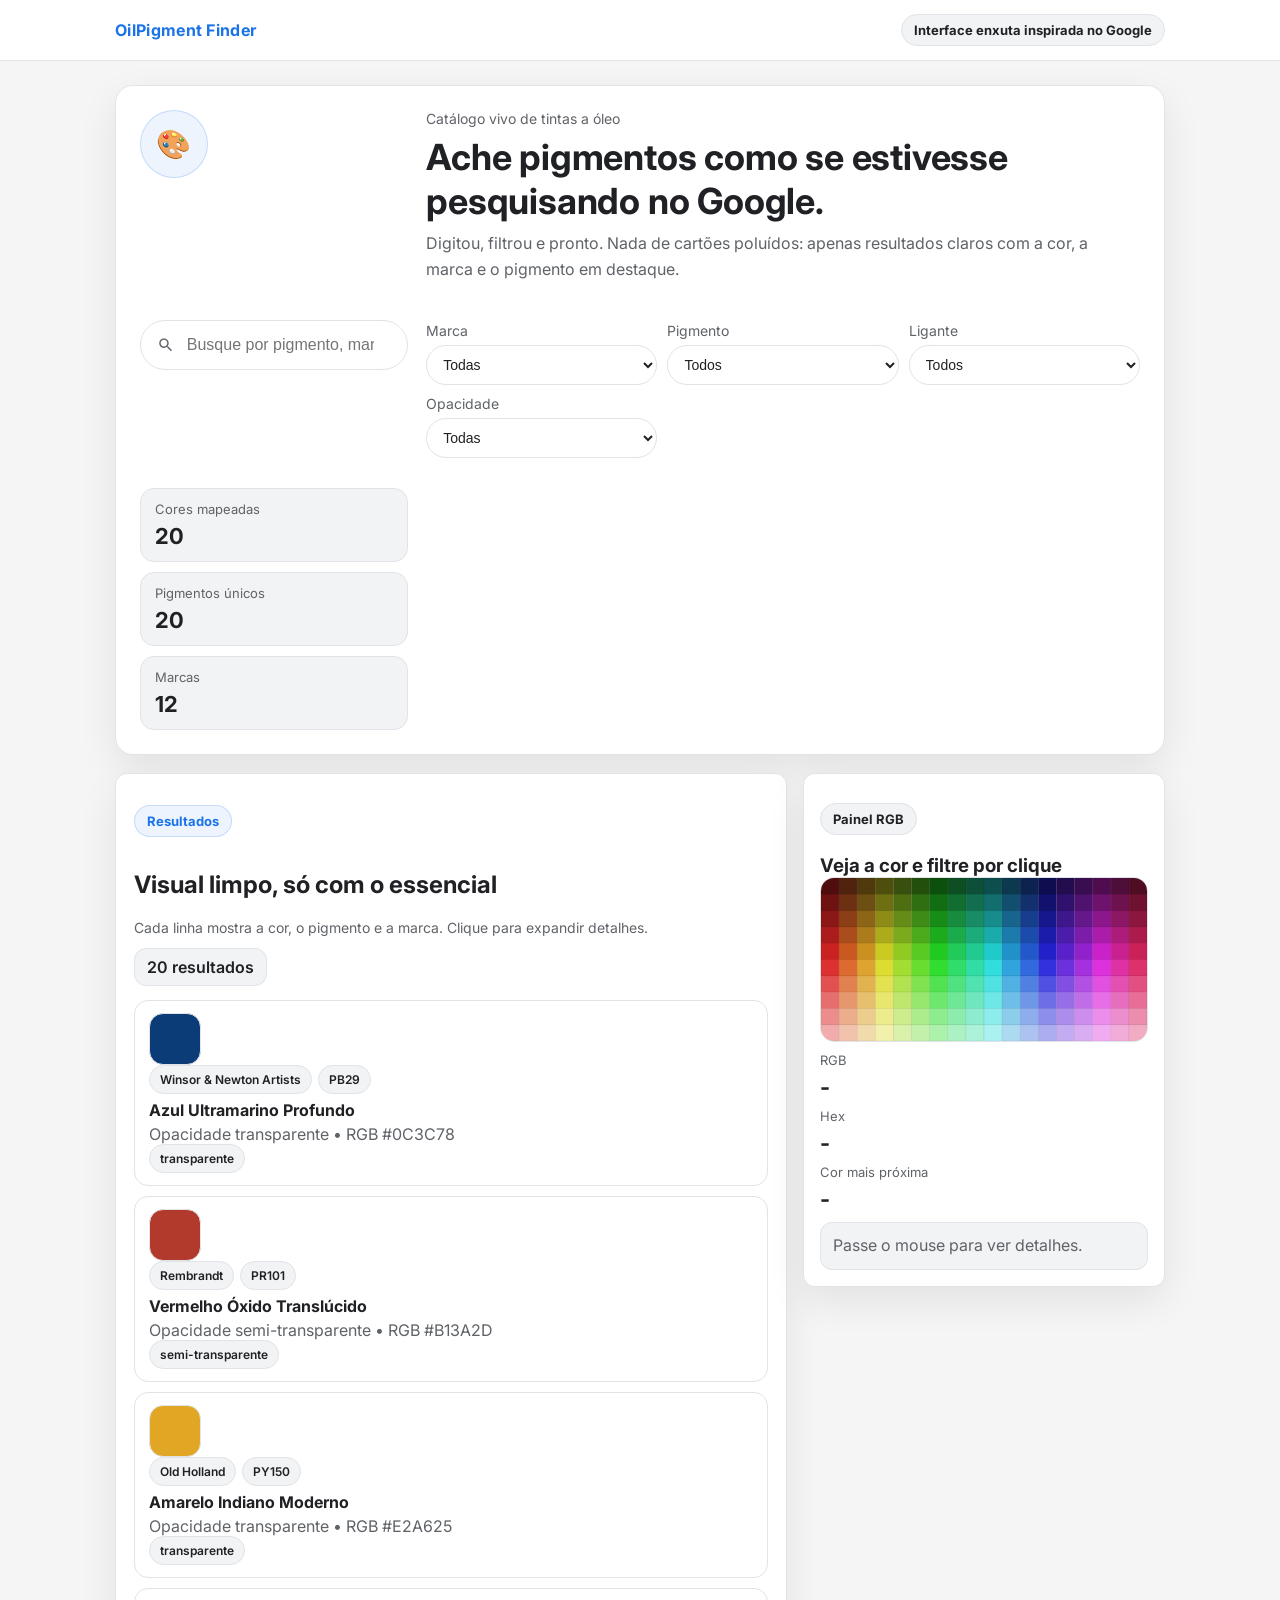
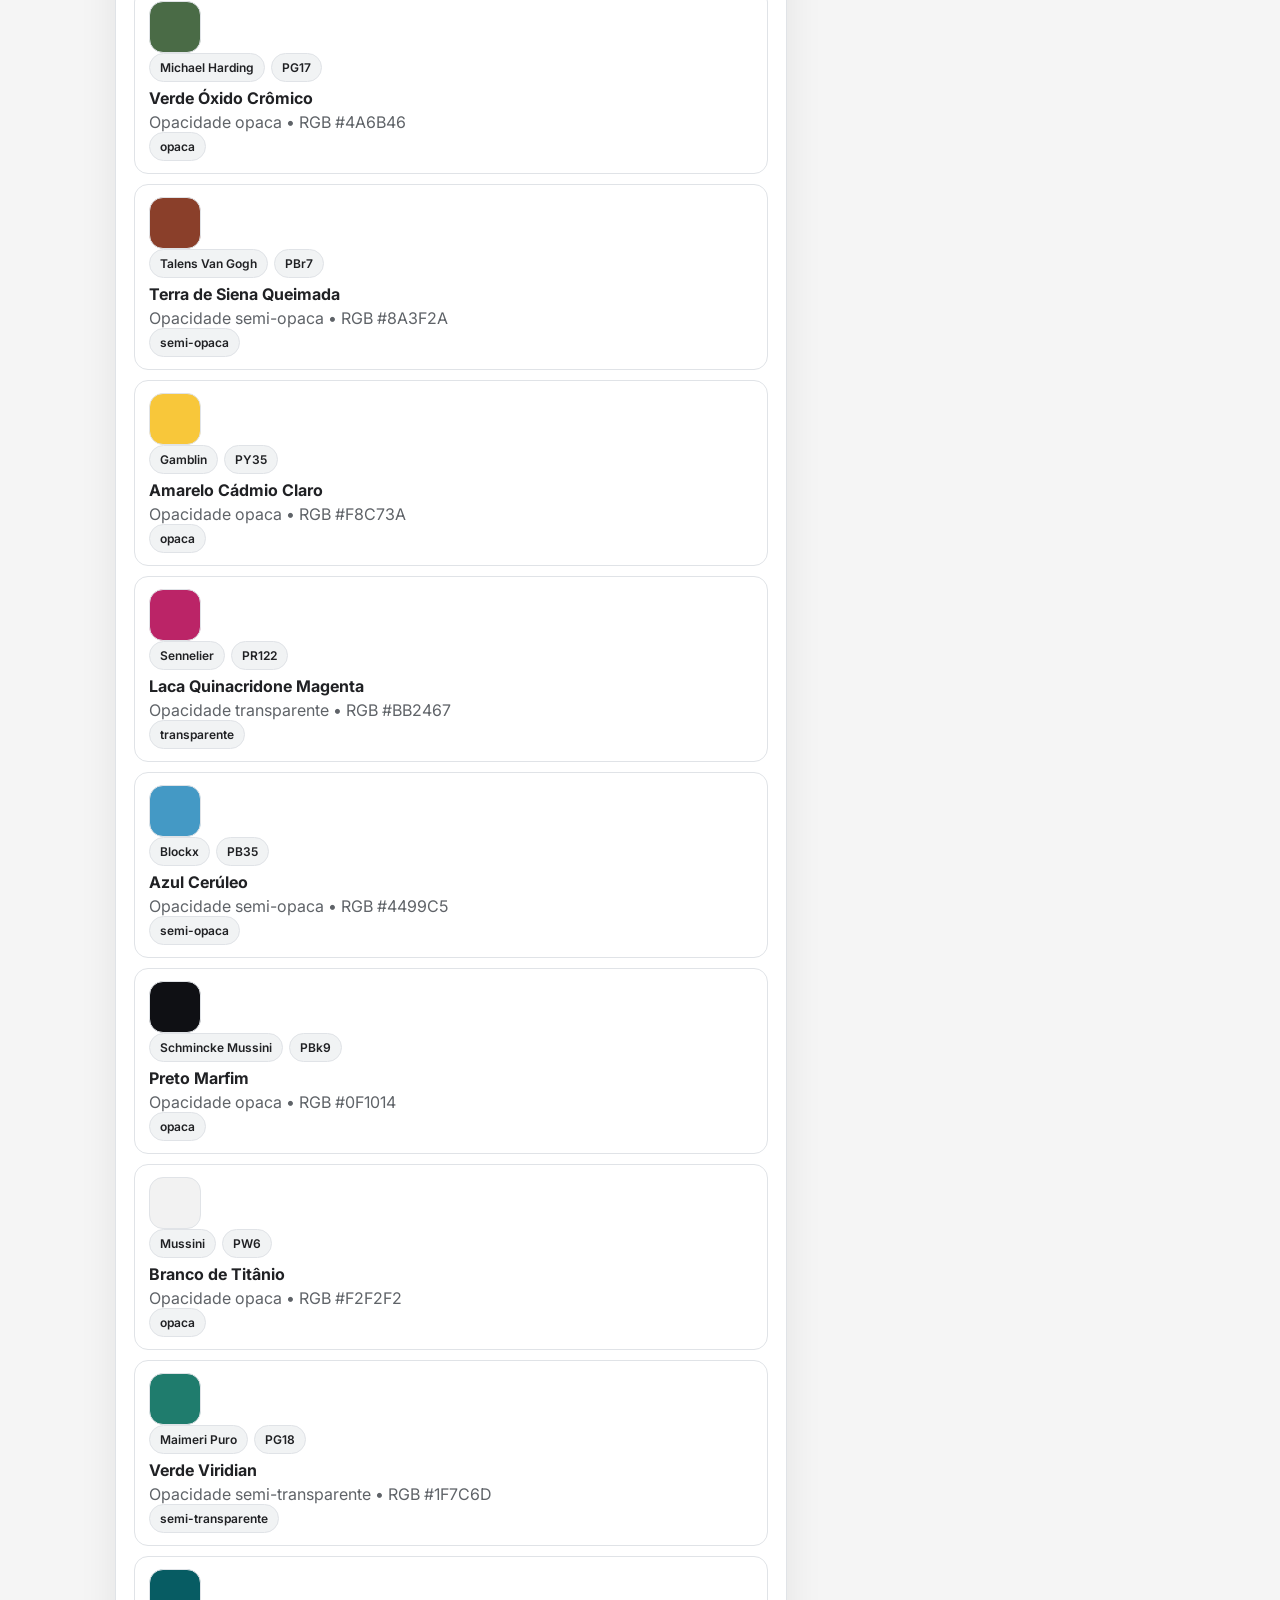
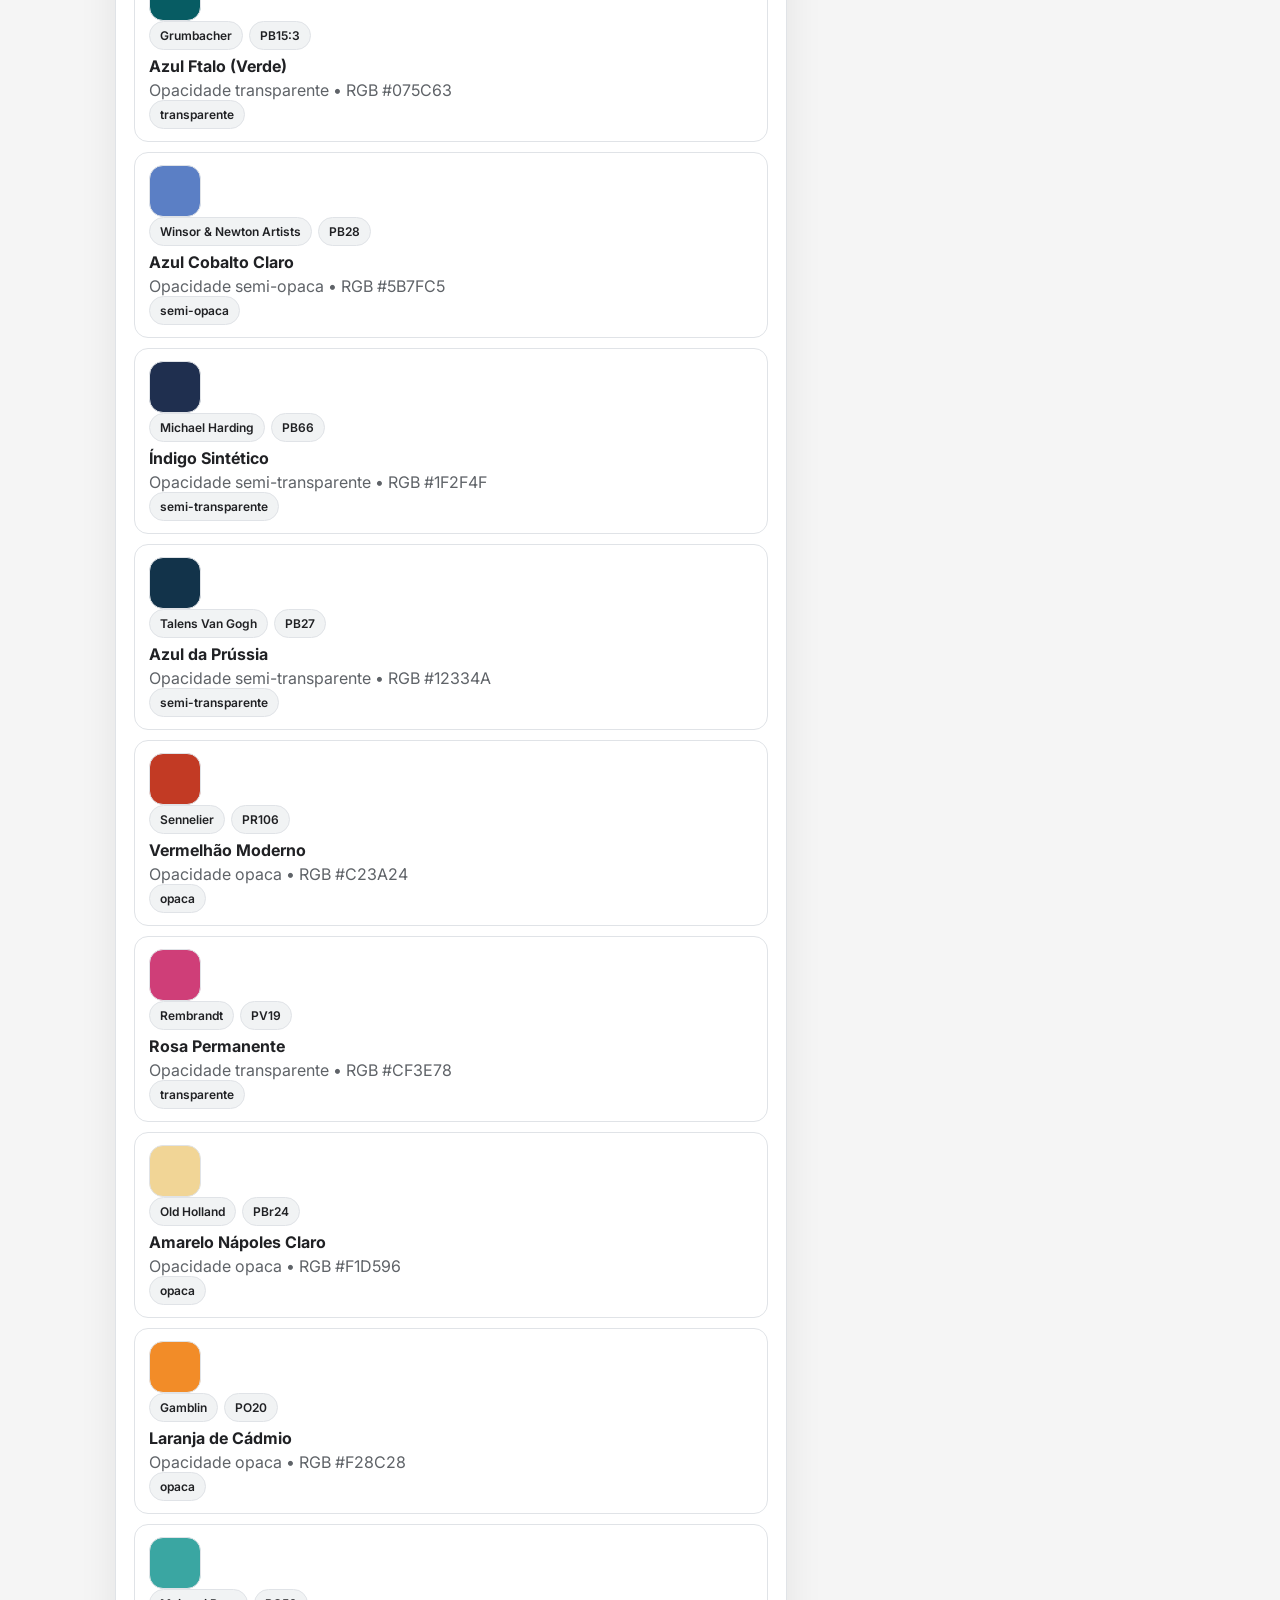
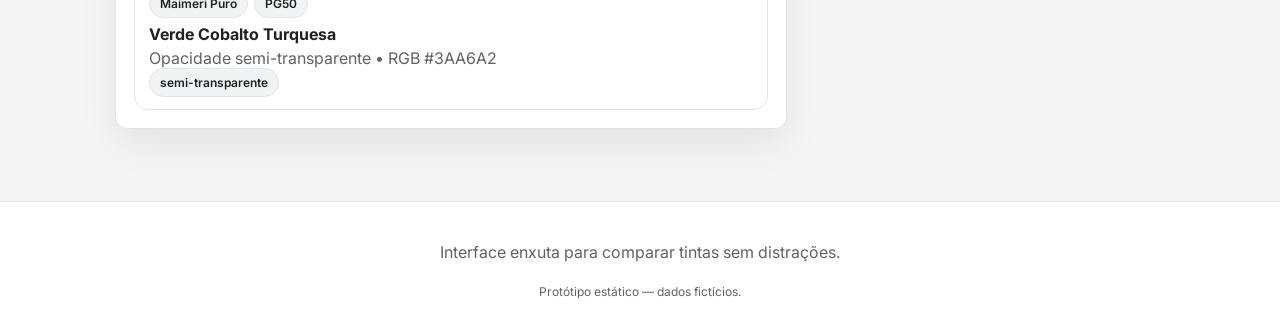
==== index.html @ f70c6f7e "Revamp search UI to minimalist layout" ====
<!DOCTYPE html>
<html lang="pt-BR">
<head>
  <meta charset="UTF-8" />
  <meta name="viewport" content="width=device-width, initial-scale=1.0" />
  <title>OilPigment Finder</title>
  <link rel="preconnect" href="https://fonts.googleapis.com">
  <link rel="preconnect" href="https://fonts.gstatic.com" crossorigin>
  <link href="https://fonts.googleapis.com/css2?family=Inter:wght@400;500;600;700&display=swap" rel="stylesheet">
  <link rel="stylesheet" href="styles.css" />
</head>
<body>
  <header class="search-header" aria-label="Topo">
    <div class="brand-mark" aria-label="OilPigment Finder">OilPigment Finder</div>
    <div class="header-meta">
      <span class="badge badge--muted">Interface enxuta inspirada no Google</span>
    </div>
  </header>

  <main class="search-page">
    <section class="search-hero" aria-labelledby="hero-title">
      <div class="search-card">
        <div class="search-logo" aria-hidden="true">🎨</div>
        <div class="search-copy">
          <p class="microcopy">Catálogo vivo de tintas a óleo</p>
          <h1 id="hero-title">Ache pigmentos como se estivesse pesquisando no Google.</h1>
          <p class="lede">Digitou, filtrou e pronto. Nada de cartões poluídos: apenas resultados claros com a cor, a marca e o
            pigmento em destaque.</p>
        </div>

        <label class="search-input" aria-label="Barra de busca principal">
          <svg viewBox="0 0 24 24" aria-hidden="true" focusable="false">
            <path d="M15.5 14h-.79l-.28-.27a6.5 6.5 0 10-.71.71l.27.28v.79l5 4.99L20.49 19l-4.99-5zm-6 0C7.01 14 5 11.99 5 9.5S7.01 5 9.5 5 14 7.01 14 9.5 11.99 14 9.5 14z"></path>
          </svg>
          <input id="busca" type="search" placeholder="Busque por pigmento, marca ou cor" aria-label="Buscar tinta" />
        </label>

        <div class="filter-row" aria-label="Filtros">
          <label class="pill-field">
            <span>Marca</span>
            <select id="marca">
              <option value="">Todas</option>
            </select>
          </label>
          <label class="pill-field">
            <span>Pigmento</span>
            <select id="pigmento">
              <option value="">Todos</option>
            </select>
          </label>
          <label class="pill-field">
            <span>Ligante</span>
            <select id="ligante">
              <option value="">Todos</option>
              <option value="óleo de linhaça">Óleo de linhaça</option>
              <option value="óleo de noz">Óleo de noz</option>
              <option value="óleo de cártamo">Óleo de cártamo</option>
            </select>
          </label>
          <label class="pill-field">
            <span>Opacidade</span>
            <select id="opacidade">
              <option value="">Todas</option>
              <option value="transparente">Transparente</option>
              <option value="semi-transparente">Semi-transparente</option>
              <option value="semi-opaca">Semi-opaca</option>
              <option value="opaca">Opaca</option>
            </select>
          </label>
        </div>

        <div class="stats-bar" aria-label="Resumo de dados">
          <div class="stat-chip">
            <p class="label">Cores mapeadas</p>
            <p class="value" id="stat-total">0</p>
          </div>
          <div class="stat-chip">
            <p class="label">Pigmentos únicos</p>
            <p class="value" id="stat-pigmentos">0</p>
          </div>
          <div class="stat-chip">
            <p class="label">Marcas</p>
            <p class="value" id="stat-marcas">0</p>
          </div>
        </div>
      </div>
    </section>

    <section class="layout" aria-label="Resultados e painel de cor">
      <div class="results">
        <div class="results-head">
          <div>
            <p class="badge">Resultados</p>
            <h2>Visual limpo, só com o essencial</h2>
            <p class="microcopy">Cada linha mostra a cor, o pigmento e a marca. Clique para expandir detalhes.</p>
          </div>
          <div class="pill" id="resultado-count">0 resultados</div>
        </div>
        <div id="cards" class="results-list"></div>
      </div>

      <aside class="side-panel" aria-label="Painel de cor">
        <div class="module">
          <div class="module-head">
            <p class="badge badge--muted">Painel RGB</p>
            <h3>Veja a cor e filtre por clique</h3>
          </div>
          <div class="rgb-board">
            <canvas id="rgb-map" width="520" height="260" aria-label="Painel RGB para inspeção"></canvas>
            <div class="rgb-meta">
              <div>
                <p class="label">RGB</p>
                <p class="value" id="rgb-value">-</p>
              </div>
              <div>
                <p class="label">Hex</p>
                <p class="value" id="hex-value">-</p>
              </div>
              <div>
                <p class="label">Cor mais próxima</p>
                <p class="value" id="closest-name">-</p>
                <p class="microcopy" id="closest-date"></p>
              </div>
            </div>
            <div class="rgb-details" id="rgb-details">Passe o mouse para ver detalhes.</div>
          </div>
        </div>
      </aside>
    </section>
  </main>

  <footer class="footer">
    <p>Interface enxuta para comparar tintas sem distrações.</p>
    <p class="small">Protótipo estático — dados fictícios.</p>
  </footer>

  <script src="script.js"></script>
</body>
</html>
---- styles.css ----
:root {
  --bg: #f5f5f5;
  --panel: #ffffff;
  --accent: #1a73e8;
  --accent-strong: #1557b0;
  --text: #202124;
  --muted: #5f6368;
  --border: #e0e3e7;
  --radius: 12px;
  --shadow: 0 14px 38px rgba(0, 0, 0, 0.08);
}

* {
  box-sizing: border-box;
}

body {
  margin: 0;
  font-family: 'Inter', system-ui, -apple-system, sans-serif;
  background: var(--bg);
  color: var(--text);
  min-height: 100vh;
}

a {
  color: inherit;
}

.search-header {
  position: sticky;
  top: 0;
  z-index: 10;
  display: flex;
  align-items: center;
  justify-content: space-between;
  padding: 14px 9vw;
  background: rgba(255, 255, 255, 0.92);
  backdrop-filter: blur(12px);
  border-bottom: 1px solid var(--border);
}

.brand-mark {
  font-weight: 700;
  letter-spacing: 0.3px;
  color: var(--accent);
}

.header-meta {
  display: flex;
  align-items: center;
  gap: 8px;
  color: var(--muted);
}

.search-page {
  padding: 24px 9vw 72px;
  display: flex;
  flex-direction: column;
  gap: 18px;
}

.search-hero {
  display: flex;
  justify-content: center;
}

.search-card {
  background: var(--panel);
  border: 1px solid var(--border);
  border-radius: 18px;
  padding: 24px;
  box-shadow: var(--shadow);
  width: min(1080px, 100%);
  display: grid;
  grid-template-columns: auto 1fr;
  gap: 18px;
  align-items: start;
}

.search-logo {
  width: 68px;
  height: 68px;
  border-radius: 50%;
  background: rgba(26, 115, 232, 0.08);
  border: 1px solid rgba(26, 115, 232, 0.2);
  display: grid;
  place-items: center;
  font-size: 28px;
}

.search-copy h1 {
  margin: 8px 0 8px;
  font-size: clamp(28px, 3.4vw, 36px);
  font-weight: 700;
  letter-spacing: -0.2px;
}

.lede {
  color: var(--muted);
  line-height: 1.6;
  margin: 0 0 12px;
  max-width: 68ch;
}

.microcopy {
  color: var(--muted);
  font-size: 14px;
  margin: 0;
}

.badge {
  display: inline-flex;
  align-items: center;
  gap: 8px;
  padding: 7px 12px;
  background: rgba(26, 115, 232, 0.08);
  border: 1px solid rgba(26, 115, 232, 0.2);
  border-radius: 999px;
  color: var(--accent);
  font-weight: 700;
  font-size: 13px;
}

.badge--muted {
  background: #f1f3f4;
  border-color: var(--border);
  color: var(--text);
}

.search-input {
  display: flex;
  align-items: center;
  gap: 10px;
  padding: 14px 16px;
  border: 1px solid var(--border);
  border-radius: 999px;
  background: #fff;
  transition: border-color 0.2s ease, box-shadow 0.2s ease;
  margin: 8px 0 10px;
}

.search-input svg {
  width: 20px;
  height: 20px;
  fill: var(--muted);
}

.search-input input {
  background: transparent;
  border: none;
  outline: none;
  color: var(--text);
  font-size: 16px;
  width: 100%;
}

.search-input:focus-within {
  border-color: rgba(26, 115, 232, 0.6);
  box-shadow: 0 10px 28px rgba(26, 115, 232, 0.18);
}

.filter-row {
  display: grid;
  grid-template-columns: repeat(auto-fit, minmax(180px, 1fr));
  gap: 10px;
  margin: 10px 0 4px;
}

.pill-field {
  display: flex;
  flex-direction: column;
  gap: 6px;
  font-size: 14px;
  color: var(--muted);
}

.pill-field select {
  padding: 10px 12px;
  background: #fff;
  border: 1px solid var(--border);
  border-radius: 999px;
  color: var(--text);
  font-size: 14px;
}

.stats-bar {
  display: grid;
  grid-template-columns: repeat(auto-fit, minmax(160px, 1fr));
  gap: 10px;
  margin-top: 8px;
}

.stat-chip {
  background: #f1f3f4;
  border: 1px solid var(--border);
  border-radius: 14px;
  padding: 12px 14px;
}

.label {
  margin: 0;
  color: var(--muted);
  font-size: 13px;
}

.value {
  margin: 6px 0 0;
  font-size: 22px;
  font-weight: 700;
}

.layout {
  display: grid;
  grid-template-columns: 1.3fr 0.7fr;
  gap: 16px;
  align-items: start;
}

.results {
  background: var(--panel);
  border: 1px solid var(--border);
  border-radius: var(--radius);
  padding: 18px;
  box-shadow: var(--shadow);
}

.results-head {
  display: flex;
  justify-content: space-between;
  gap: 12px;
  align-items: center;
  flex-wrap: wrap;
}

.pill {
  background: #f1f3f4;
  border: 1px solid var(--border);
  border-radius: 12px;
  padding: 8px 12px;
  font-weight: 600;
}

.results-list {
  margin-top: 14px;
  display: grid;
  grid-template-columns: 1fr;
  gap: 10px;
}

.card {
  background: #fff;
  border: 1px solid var(--border);
  border-radius: 14px;
  padding: 12px 14px;
  display: grid;
  grid-template-columns: auto 1fr auto;
  gap: 12px;
  align-items: center;
  cursor: pointer;
  transition: border-color 0.2s ease, box-shadow 0.2s ease;
}

.card:hover,
.card:focus-within {
  border-color: rgba(26, 115, 232, 0.7);
  box-shadow: 0 10px 28px rgba(26, 115, 232, 0.14);
}

.card--open {
  border-color: rgba(26, 115, 232, 0.85);
  box-shadow: 0 12px 32px rgba(26, 115, 232, 0.18);
}

.card__swatch {
  width: 52px;
  height: 52px;
  border-radius: 14px;
  background: var(--color);
  border: 1px solid var(--border);
}

.card__body h4 {
  margin: 0 0 4px;
  font-size: 16px;
}

.card__meta {
  display: flex;
  gap: 6px;
  color: var(--muted);
  font-size: 13px;
  margin: 0 0 6px;
  flex-wrap: wrap;
}

.subtitle {
  color: var(--muted);
  margin: 0;
}

.tag {
  display: inline-flex;
  align-items: center;
  gap: 6px;
  padding: 6px 10px;
  background: #f1f3f4;
  border: 1px solid var(--border);
  border-radius: 999px;
  color: var(--text);
  font-weight: 600;
  font-size: 12px;
  text-decoration: none;
}

.tag--link {
  color: var(--accent);
  background: rgba(26, 115, 232, 0.1);
}

.tag--link:hover {
  background: rgba(26, 115, 232, 0.16);
}

.card__details {
  grid-column: 1 / -1;
  display: grid;
  grid-template-columns: repeat(auto-fit, minmax(160px, 1fr));
  gap: 8px 10px;
  padding-top: 8px;
  border-top: 1px solid var(--border);
}

.card__footer {
  display: flex;
  gap: 6px;
}

.card__details[hidden] {
  display: none;
}

.side-panel {
  position: sticky;
  top: 90px;
}

.module {
  background: var(--panel);
  border: 1px solid var(--border);
  border-radius: var(--radius);
  padding: 16px;
  box-shadow: var(--shadow);
}

.module + .module {
  margin-top: 12px;
}

.module-head h3 {
  margin: 6px 0 0;
}

.rgb-board {
  display: grid;
  gap: 10px;
}

#rgb-map {
  width: 100%;
  border: 1px solid var(--border);
  border-radius: 14px;
  background: #fff;
}

.rgb-meta {
  display: grid;
  grid-template-columns: repeat(auto-fit, minmax(160px, 1fr));
  gap: 8px;
}

.rgb-details {
  background: #f1f3f4;
  border: 1px solid var(--border);
  border-radius: 12px;
  padding: 10px 12px;
  color: var(--muted);
  line-height: 1.6;
}

.footer {
  padding: 24px 9vw 36px;
  color: var(--muted);
  display: flex;
  flex-direction: column;
  gap: 6px;
  border-top: 1px solid var(--border);
  text-align: center;
  background: #fff;
}

.footer .small {
  font-size: 12px;
  margin: 0;
}

@media (max-width: 1080px) {
  .search-card {
    grid-template-columns: 1fr;
  }

  .layout {
    grid-template-columns: 1fr;
  }

  .side-panel {
    position: relative;
    top: 0;
  }
}

@keyframes fadeUp {
  from {
    opacity: 0;
    transform: translateY(8px);
  }
  to {
    opacity: 1;
    transform: translateY(0);
  }
}

.search-card,
.results,
.module {
  animation: fadeUp 0.35s ease forwards;
}
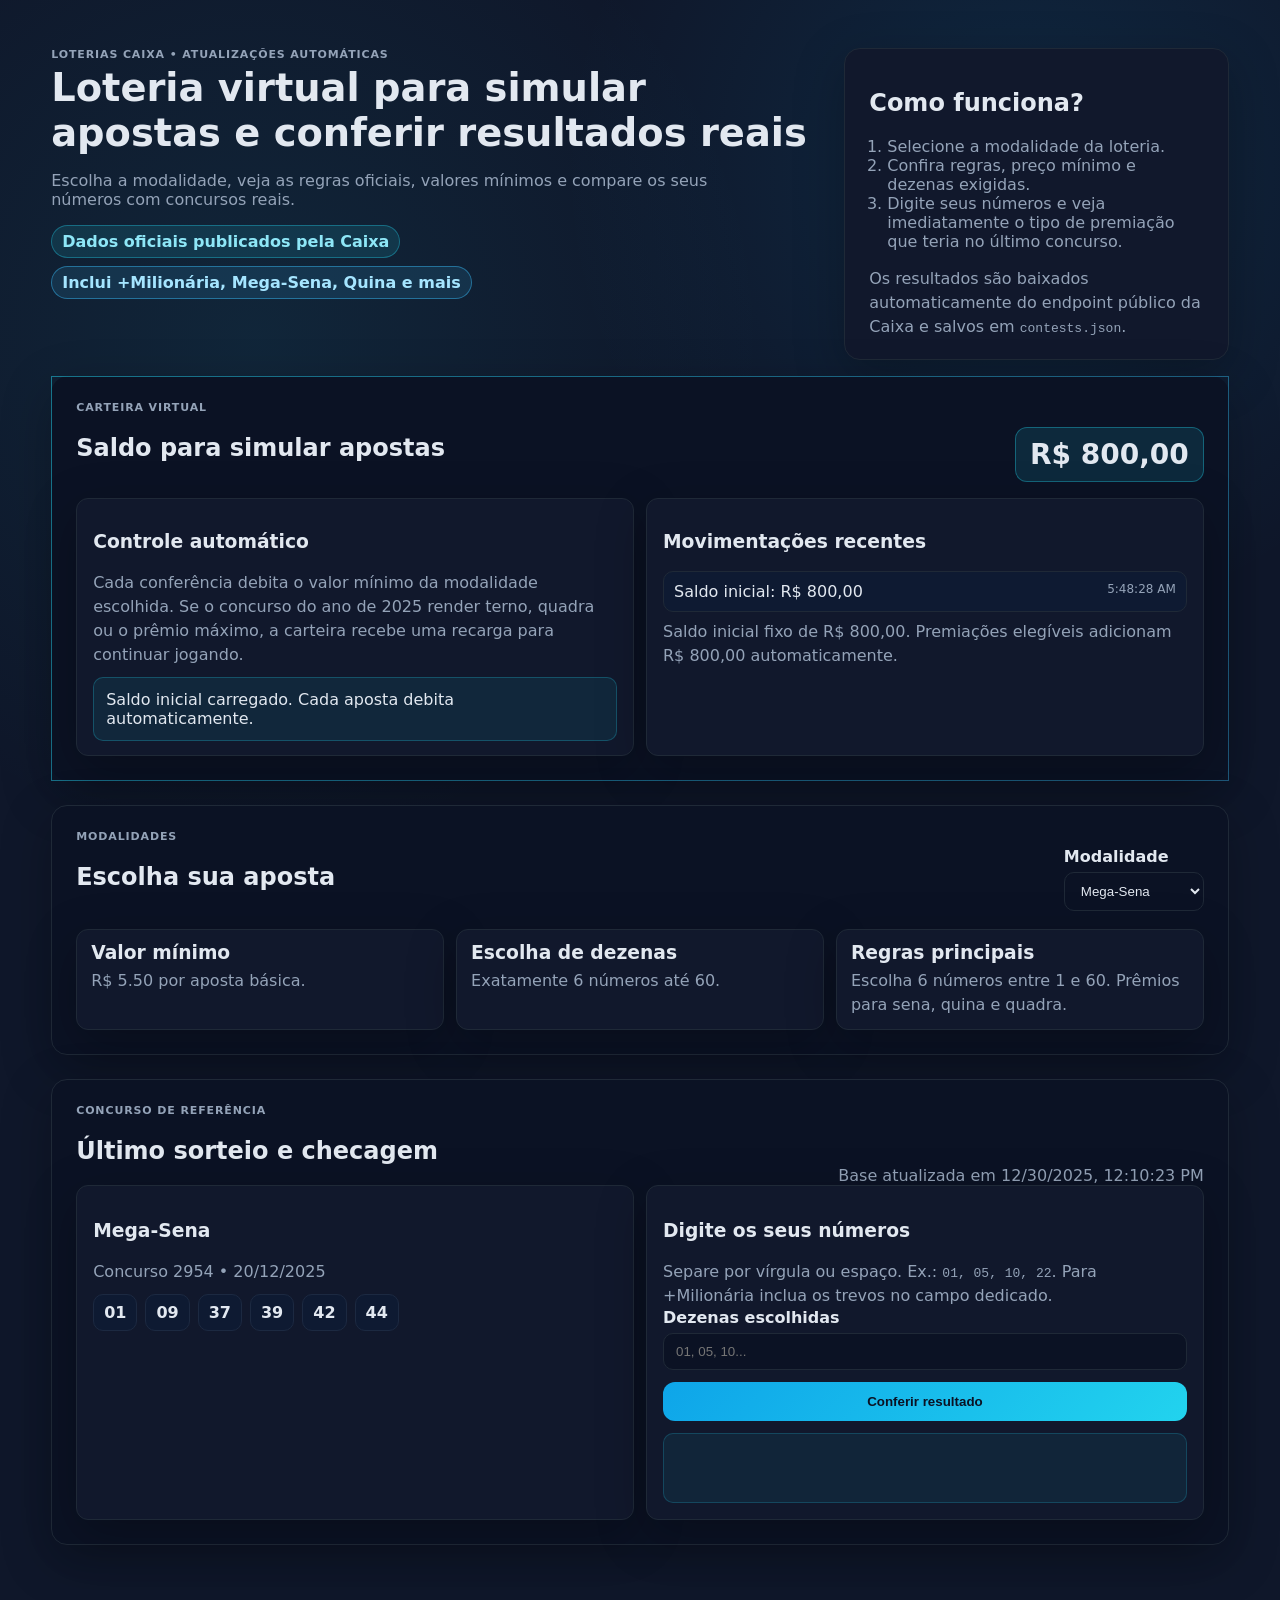
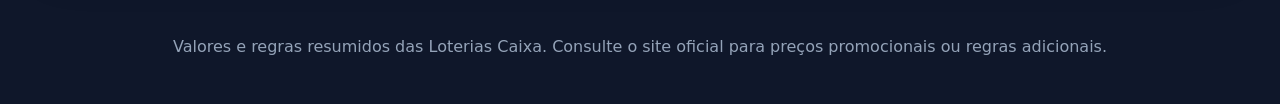
==== commit 186af130: "Expose static site at repository root" ====
--- a/index.html
+++ b/index.html
@@ -3,137 +3,103 @@
 <head>
   <meta charset="UTF-8" />
   <meta name="viewport" content="width=device-width, initial-scale=1.0" />
-  <title>OilPigment Finder</title>
-  <link rel="preconnect" href="https://fonts.googleapis.com">
-  <link rel="preconnect" href="https://fonts.gstatic.com" crossorigin>
-  <link href="https://fonts.googleapis.com/css2?family=Inter:wght@400;500;600;700&display=swap" rel="stylesheet">
+  <title>Loteria Caixa Virtual</title>
   <link rel="stylesheet" href="styles.css" />
 </head>
 <body>
-  <header class="search-header" aria-label="Topo">
-    <div class="brand-mark" aria-label="OilPigment Finder">OilPigment Finder</div>
-    <div class="header-meta">
-      <span class="badge badge--muted">Interface enxuta inspirada no Google</span>
+  <header class="hero">
+    <div>
+      <p class="eyebrow">Loterias Caixa • Atualizações automáticas</p>
+      <h1>Loteria virtual para simular apostas e conferir resultados reais</h1>
+      <p class="lead">Escolha a modalidade, veja as regras oficiais, valores mínimos e compare os seus números com concursos reais.</p>
+      <div class="hero-meta">
+        <span class="pill">Dados oficiais publicados pela Caixa</span>
+        <span class="pill pill-alt">Inclui +Milionária, Mega-Sena, Quina e mais</span>
+      </div>
+    </div>
+    <div class="hero-card">
+      <h2>Como funciona?</h2>
+      <ol>
+        <li>Selecione a modalidade da loteria.</li>
+        <li>Confira regras, preço mínimo e dezenas exigidas.</li>
+        <li>Digite seus números e veja imediatamente o tipo de premiação que teria no último concurso.</li>
+      </ol>
+      <p class="small">Os resultados são baixados automaticamente do endpoint público da Caixa e salvos em <code>contests.json</code>.</p>
     </div>
   </header>
 
-  <main class="search-page">
-    <section class="search-hero" aria-labelledby="hero-title">
-      <div class="search-card">
-        <div class="search-logo" aria-hidden="true">🎨</div>
-        <div class="search-copy">
-          <p class="microcopy">Catálogo vivo de tintas a óleo</p>
-          <h1 id="hero-title">Ache pigmentos como se estivesse pesquisando no Google.</h1>
-          <p class="lede">Digitou, filtrou e pronto. Nada de cartões poluídos: apenas resultados claros com a cor, a marca e o
-            pigmento em destaque.</p>
+  <main class="layout">
+    <section class="panel wallet-panel">
+      <div class="panel-header">
+        <div>
+          <p class="eyebrow">Carteira virtual</p>
+          <h2>Saldo para simular apostas</h2>
         </div>
+        <div class="wallet-balance" id="walletBalance">R$ 0,00</div>
+      </div>
 
-        <label class="search-input" aria-label="Barra de busca principal">
-          <svg viewBox="0 0 24 24" aria-hidden="true" focusable="false">
-            <path d="M15.5 14h-.79l-.28-.27a6.5 6.5 0 10-.71.71l.27.28v.79l5 4.99L20.49 19l-4.99-5zm-6 0C7.01 14 5 11.99 5 9.5S7.01 5 9.5 5 14 7.01 14 9.5 11.99 14 9.5 14z"></path>
-          </svg>
-          <input id="busca" type="search" placeholder="Busque por pigmento, marca ou cor" aria-label="Buscar tinta" />
-        </label>
-
-        <div class="filter-row" aria-label="Filtros">
-          <label class="pill-field">
-            <span>Marca</span>
-            <select id="marca">
-              <option value="">Todas</option>
-            </select>
-          </label>
-          <label class="pill-field">
-            <span>Pigmento</span>
-            <select id="pigmento">
-              <option value="">Todos</option>
-            </select>
-          </label>
-          <label class="pill-field">
-            <span>Ligante</span>
-            <select id="ligante">
-              <option value="">Todos</option>
-              <option value="óleo de linhaça">Óleo de linhaça</option>
-              <option value="óleo de noz">Óleo de noz</option>
-              <option value="óleo de cártamo">Óleo de cártamo</option>
-            </select>
-          </label>
-          <label class="pill-field">
-            <span>Opacidade</span>
-            <select id="opacidade">
-              <option value="">Todas</option>
-              <option value="transparente">Transparente</option>
-              <option value="semi-transparente">Semi-transparente</option>
-              <option value="semi-opaca">Semi-opaca</option>
-              <option value="opaca">Opaca</option>
-            </select>
-          </label>
+      <div class="wallet-grid">
+        <div class="wallet-card">
+          <h3>Controle automático</h3>
+          <p class="small">Cada conferência debita o valor mínimo da modalidade escolhida. Se o concurso do ano de 2025 render terno, quadra ou o prêmio máximo, a carteira recebe uma recarga para continuar jogando.</p>
+          <div class="wallet-status" id="walletStatus"></div>
         </div>
-
-        <div class="stats-bar" aria-label="Resumo de dados">
-          <div class="stat-chip">
-            <p class="label">Cores mapeadas</p>
-            <p class="value" id="stat-total">0</p>
-          </div>
-          <div class="stat-chip">
-            <p class="label">Pigmentos únicos</p>
-            <p class="value" id="stat-pigmentos">0</p>
-          </div>
-          <div class="stat-chip">
-            <p class="label">Marcas</p>
-            <p class="value" id="stat-marcas">0</p>
-          </div>
+        <div class="wallet-card">
+          <h3>Movimentações recentes</h3>
+          <ul class="wallet-history" id="walletHistory"></ul>
+          <p class="small">Saldo inicial fixo de R$ 800,00. Premiações elegíveis adicionam R$ 800,00 automaticamente.</p>
         </div>
       </div>
     </section>
 
-    <section class="layout" aria-label="Resultados e painel de cor">
-      <div class="results">
-        <div class="results-head">
-          <div>
-            <p class="badge">Resultados</p>
-            <h2>Visual limpo, só com o essencial</h2>
-            <p class="microcopy">Cada linha mostra a cor, o pigmento e a marca. Clique para expandir detalhes.</p>
-          </div>
-          <div class="pill" id="resultado-count">0 resultados</div>
+    <section class="panel">
+      <div class="panel-header">
+        <div>
+          <p class="eyebrow">Modalidades</p>
+          <h2>Escolha sua aposta</h2>
         </div>
-        <div id="cards" class="results-list"></div>
+        <div class="select-wrapper">
+          <label for="modality" class="label">Modalidade</label>
+          <select id="modality"></select>
+        </div>
       </div>
 
-      <aside class="side-panel" aria-label="Painel de cor">
-        <div class="module">
-          <div class="module-head">
-            <p class="badge badge--muted">Painel RGB</p>
-            <h3>Veja a cor e filtre por clique</h3>
+      <div class="cards" id="rules"></div>
+    </section>
+
+    <section class="panel">
+      <div class="panel-header">
+        <div>
+          <p class="eyebrow">Concurso de referência</p>
+          <h2>Último sorteio e checagem</h2>
+        </div>
+        <div class="meta" id="generatedAt"></div>
+      </div>
+
+      <div class="contest-grid">
+        <div class="contest-card" id="contestDetails"></div>
+        <div class="contest-card">
+          <h3>Digite os seus números</h3>
+          <p class="small">Separe por vírgula ou espaço. Ex.: <code>01, 05, 10, 22</code>. Para +Milionária inclua os trevos no campo dedicado.</p>
+          <div class="input-group">
+            <label for="numbers" class="label">Dezenas escolhidas</label>
+            <input id="numbers" type="text" placeholder="01, 05, 10..." />
           </div>
-          <div class="rgb-board">
-            <canvas id="rgb-map" width="520" height="260" aria-label="Painel RGB para inspeção"></canvas>
-            <div class="rgb-meta">
-              <div>
-                <p class="label">RGB</p>
-                <p class="value" id="rgb-value">-</p>
-              </div>
-              <div>
-                <p class="label">Hex</p>
-                <p class="value" id="hex-value">-</p>
-              </div>
-              <div>
-                <p class="label">Cor mais próxima</p>
-                <p class="value" id="closest-name">-</p>
-                <p class="microcopy" id="closest-date"></p>
-              </div>
-            </div>
-            <div class="rgb-details" id="rgb-details">Passe o mouse para ver detalhes.</div>
+          <div class="input-group" id="trevosGroup" hidden>
+            <label for="trevos" class="label">Trevos (+Milionária)</label>
+            <input id="trevos" type="text" placeholder="1, 4" />
           </div>
+          <button id="checkBtn" class="btn">Conferir resultado</button>
+          <div id="result" class="result"></div>
         </div>
-      </aside>
+      </div>
     </section>
   </main>
 
   <footer class="footer">
-    <p>Interface enxuta para comparar tintas sem distrações.</p>
-    <p class="small">Protótipo estático — dados fictícios.</p>
+    <p>Valores e regras resumidos das Loterias Caixa. Consulte o site oficial para preços promocionais ou regras adicionais.</p>
   </footer>
 
-  <script src="script.js"></script>
+  <script src="app.js"></script>
 </body>
 </html>
--- a/styles.css
+++ b/styles.css
@@ -1,13 +1,14 @@
 :root {
-  --bg: #f5f5f5;
-  --panel: #ffffff;
-  --accent: #1a73e8;
-  --accent-strong: #1557b0;
-  --text: #202124;
-  --muted: #5f6368;
-  --border: #e0e3e7;
-  --radius: 12px;
-  --shadow: 0 14px 38px rgba(0, 0, 0, 0.08);
+  --bg: #0f172a;
+  --panel: #0b1224;
+  --card: #11182c;
+  --text: #e2e8f0;
+  --muted: #94a3b8;
+  --accent: #22d3ee;
+  --accent-strong: #38bdf8;
+  --border: #1f2937;
+  --shadow: 0 15px 50px rgba(0, 0, 0, 0.25);
+  font-family: "Inter", system-ui, -apple-system, BlinkMacSystemFont, "Segoe UI", sans-serif;
 }
 
 * {
@@ -16,421 +17,296 @@
 
 body {
   margin: 0;
-  font-family: 'Inter', system-ui, -apple-system, sans-serif;
-  background: var(--bg);
+  background: radial-gradient(circle at 20% 20%, rgba(34, 211, 238, 0.08), transparent 30%),
+    radial-gradient(circle at 80% 10%, rgba(14, 165, 233, 0.12), transparent 25%),
+    var(--bg);
   color: var(--text);
-  min-height: 100vh;
-}
-
-a {
-  color: inherit;
-}
-
-.search-header {
-  position: sticky;
-  top: 0;
-  z-index: 10;
-  display: flex;
-  align-items: center;
+}
+
+.hero {
+  display: grid;
+  grid-template-columns: 2fr 1fr;
+  gap: 24px;
+  padding: 48px clamp(16px, 4vw, 56px) 16px;
+}
+
+.hero h1 {
+  margin: 0 0 12px;
+  font-size: clamp(28px, 3vw, 44px);
+}
+
+.lead {
+  color: var(--muted);
+  max-width: 720px;
+}
+
+.hero-card {
+  background: var(--card);
+  padding: 20px 24px;
+  border: 1px solid var(--border);
+  border-radius: 16px;
+  box-shadow: var(--shadow);
+}
+
+.hero-card ol {
+  padding-left: 18px;
+  color: var(--muted);
+}
+
+.hero-meta {
+  display: flex;
+  gap: 8px;
+  margin-top: 14px;
+  flex-wrap: wrap;
+}
+
+.pill {
+  background: rgba(34, 211, 238, 0.12);
+  border: 1px solid rgba(34, 211, 238, 0.35);
+  color: #8ee7f7;
+  padding: 6px 10px;
+  border-radius: 999px;
+  font-weight: 600;
+}
+
+.pill-alt {
+  background: rgba(56, 189, 248, 0.12);
+  border-color: rgba(56, 189, 248, 0.45);
+  color: #a5e5ff;
+}
+
+.layout {
+  padding: 0 clamp(16px, 4vw, 56px) 56px;
+  display: flex;
+  flex-direction: column;
+  gap: 24px;
+}
+
+.panel {
+  background: var(--panel);
+  border: 1px solid var(--border);
+  border-radius: 16px;
+  padding: 24px;
+  box-shadow: var(--shadow);
+}
+
+.wallet-panel {
+  border-image: linear-gradient(120deg, rgba(34, 211, 238, 0.5), rgba(56, 189, 248, 0.4)) 1;
+  border-radius: 18px;
+}
+
+.wallet-grid {
+  display: grid;
+  grid-template-columns: repeat(auto-fit, minmax(280px, 1fr));
+  gap: 12px;
+  margin-top: 16px;
+}
+
+.wallet-card {
+  background: var(--card);
+  border: 1px solid var(--border);
+  border-radius: 12px;
+  padding: 14px 16px;
+  box-shadow: var(--shadow);
+}
+
+.wallet-balance {
+  font-size: 28px;
+  font-weight: 800;
+  padding: 10px 14px;
+  border-radius: 12px;
+  background: rgba(34, 211, 238, 0.12);
+  border: 1px solid rgba(34, 211, 238, 0.35);
+}
+
+.wallet-balance--low {
+  color: #fcd34d;
+  border-color: rgba(252, 211, 77, 0.5);
+}
+
+.wallet-status {
+  margin-top: 10px;
+  padding: 12px;
+  border-radius: 10px;
+  background: rgba(34, 211, 238, 0.08);
+  border: 1px solid rgba(34, 211, 238, 0.25);
+  min-height: 52px;
+}
+
+.wallet-status[data-variant="warning"] {
+  background: rgba(251, 191, 36, 0.14);
+  border-color: rgba(251, 191, 36, 0.45);
+  color: #fde68a;
+}
+
+.wallet-status[data-variant="success"] {
+  background: rgba(16, 185, 129, 0.16);
+  border-color: rgba(16, 185, 129, 0.45);
+  color: #a7f3d0;
+}
+
+.wallet-history {
+  list-style: none;
+  padding-left: 0;
+  margin: 8px 0 0;
+}
+
+.wallet-history li {
+  display: flex;
   justify-content: space-between;
-  padding: 14px 9vw;
-  background: rgba(255, 255, 255, 0.92);
-  backdrop-filter: blur(12px);
-  border-bottom: 1px solid var(--border);
-}
-
-.brand-mark {
+  gap: 10px;
+  padding: 10px;
+  border: 1px solid var(--border);
+  border-radius: 10px;
+  margin-bottom: 8px;
+  background: #0e1a32;
+}
+
+.wallet-history time {
+  color: var(--muted);
+  font-size: 12px;
+}
+
+.panel-header {
+  display: flex;
+  justify-content: space-between;
+  align-items: flex-end;
+  gap: 12px;
+  flex-wrap: wrap;
+}
+
+.cards {
+  display: grid;
+  grid-template-columns: repeat(auto-fit, minmax(220px, 1fr));
+  gap: 12px;
+  margin-top: 18px;
+}
+
+.rule-card {
+  background: var(--card);
+  border: 1px solid var(--border);
+  padding: 12px 14px;
+  border-radius: 12px;
+  box-shadow: var(--shadow);
+}
+
+.rule-card h3 {
+  margin: 0 0 6px;
+}
+
+.rule-card p,
+.small {
+  color: var(--muted);
+  margin: 4px 0 0;
+  line-height: 1.5;
+}
+
+.label {
+  display: block;
   font-weight: 700;
-  letter-spacing: 0.3px;
-  color: var(--accent);
-}
-
-.header-meta {
-  display: flex;
-  align-items: center;
+  margin-bottom: 6px;
+}
+
+.select-wrapper select,
+input {
+  width: 100%;
+  padding: 10px 12px;
+  background: #0b1224;
+  color: var(--text);
+  border: 1px solid var(--border);
+  border-radius: 10px;
+}
+
+.input-group {
+  margin-bottom: 12px;
+}
+
+.btn {
+  background: linear-gradient(135deg, #0ea5e9, #22d3ee);
+  color: #0b1224;
+  font-weight: 800;
+  border: none;
+  padding: 12px 16px;
+  border-radius: 12px;
+  cursor: pointer;
+  width: 100%;
+  transition: transform 120ms ease, box-shadow 120ms ease;
+}
+
+.btn:hover {
+  transform: translateY(-1px);
+  box-shadow: 0 10px 30px rgba(34, 211, 238, 0.35);
+}
+
+.contest-grid {
+  display: grid;
+  grid-template-columns: repeat(auto-fit, minmax(280px, 1fr));
+  gap: 12px;
+}
+
+.contest-card {
+  background: var(--card);
+  border: 1px solid var(--border);
+  border-radius: 12px;
+  padding: 16px;
+  box-shadow: var(--shadow);
+}
+
+.badge {
+  display: inline-block;
+  padding: 6px 10px;
+  border-radius: 999px;
+  border: 1px solid rgba(34, 211, 238, 0.35);
+  color: #8ee7f7;
+  font-weight: 700;
+  margin: 0 6px 6px 0;
+}
+
+.numbers {
+  display: flex;
+  flex-wrap: wrap;
   gap: 8px;
-  color: var(--muted);
-}
-
-.search-page {
-  padding: 24px 9vw 72px;
-  display: flex;
-  flex-direction: column;
-  gap: 18px;
-}
-
-.search-hero {
-  display: flex;
-  justify-content: center;
-}
-
-.search-card {
-  background: var(--panel);
-  border: 1px solid var(--border);
-  border-radius: 18px;
-  padding: 24px;
-  box-shadow: var(--shadow);
-  width: min(1080px, 100%);
-  display: grid;
-  grid-template-columns: auto 1fr;
-  gap: 18px;
-  align-items: start;
-}
-
-.search-logo {
-  width: 68px;
-  height: 68px;
-  border-radius: 50%;
-  background: rgba(26, 115, 232, 0.08);
-  border: 1px solid rgba(26, 115, 232, 0.2);
-  display: grid;
-  place-items: center;
-  font-size: 28px;
-}
-
-.search-copy h1 {
-  margin: 8px 0 8px;
-  font-size: clamp(28px, 3.4vw, 36px);
+  margin: 10px 0;
+}
+
+.number-chip {
+  background: #0e1a32;
+  border: 1px solid #1c2941;
+  border-radius: 10px;
+  padding: 8px 10px;
   font-weight: 700;
-  letter-spacing: -0.2px;
-}
-
-.lede {
-  color: var(--muted);
-  line-height: 1.6;
-  margin: 0 0 12px;
-  max-width: 68ch;
-}
-
-.microcopy {
-  color: var(--muted);
-  font-size: 14px;
-  margin: 0;
-}
-
-.badge {
-  display: inline-flex;
-  align-items: center;
-  gap: 8px;
-  padding: 7px 12px;
-  background: rgba(26, 115, 232, 0.08);
-  border: 1px solid rgba(26, 115, 232, 0.2);
-  border-radius: 999px;
-  color: var(--accent);
-  font-weight: 700;
-  font-size: 13px;
-}
-
-.badge--muted {
-  background: #f1f3f4;
-  border-color: var(--border);
-  color: var(--text);
-}
-
-.search-input {
-  display: flex;
-  align-items: center;
-  gap: 10px;
-  padding: 14px 16px;
-  border: 1px solid var(--border);
-  border-radius: 999px;
-  background: #fff;
-  transition: border-color 0.2s ease, box-shadow 0.2s ease;
-  margin: 8px 0 10px;
-}
-
-.search-input svg {
-  width: 20px;
-  height: 20px;
-  fill: var(--muted);
-}
-
-.search-input input {
-  background: transparent;
-  border: none;
-  outline: none;
-  color: var(--text);
-  font-size: 16px;
-  width: 100%;
-}
-
-.search-input:focus-within {
-  border-color: rgba(26, 115, 232, 0.6);
-  box-shadow: 0 10px 28px rgba(26, 115, 232, 0.18);
-}
-
-.filter-row {
-  display: grid;
-  grid-template-columns: repeat(auto-fit, minmax(180px, 1fr));
-  gap: 10px;
-  margin: 10px 0 4px;
-}
-
-.pill-field {
-  display: flex;
-  flex-direction: column;
-  gap: 6px;
-  font-size: 14px;
-  color: var(--muted);
-}
-
-.pill-field select {
-  padding: 10px 12px;
-  background: #fff;
-  border: 1px solid var(--border);
-  border-radius: 999px;
-  color: var(--text);
-  font-size: 14px;
-}
-
-.stats-bar {
-  display: grid;
-  grid-template-columns: repeat(auto-fit, minmax(160px, 1fr));
-  gap: 10px;
-  margin-top: 8px;
-}
-
-.stat-chip {
-  background: #f1f3f4;
-  border: 1px solid var(--border);
-  border-radius: 14px;
-  padding: 12px 14px;
-}
-
-.label {
-  margin: 0;
-  color: var(--muted);
-  font-size: 13px;
-}
-
-.value {
-  margin: 6px 0 0;
-  font-size: 22px;
-  font-weight: 700;
-}
-
-.layout {
-  display: grid;
-  grid-template-columns: 1.3fr 0.7fr;
-  gap: 16px;
-  align-items: start;
-}
-
-.results {
-  background: var(--panel);
-  border: 1px solid var(--border);
-  border-radius: var(--radius);
-  padding: 18px;
-  box-shadow: var(--shadow);
-}
-
-.results-head {
-  display: flex;
-  justify-content: space-between;
-  gap: 12px;
-  align-items: center;
-  flex-wrap: wrap;
-}
-
-.pill {
-  background: #f1f3f4;
-  border: 1px solid var(--border);
-  border-radius: 12px;
-  padding: 8px 12px;
-  font-weight: 600;
-}
-
-.results-list {
-  margin-top: 14px;
-  display: grid;
-  grid-template-columns: 1fr;
-  gap: 10px;
-}
-
-.card {
-  background: #fff;
-  border: 1px solid var(--border);
-  border-radius: 14px;
-  padding: 12px 14px;
-  display: grid;
-  grid-template-columns: auto 1fr auto;
-  gap: 12px;
-  align-items: center;
-  cursor: pointer;
-  transition: border-color 0.2s ease, box-shadow 0.2s ease;
-}
-
-.card:hover,
-.card:focus-within {
-  border-color: rgba(26, 115, 232, 0.7);
-  box-shadow: 0 10px 28px rgba(26, 115, 232, 0.14);
-}
-
-.card--open {
-  border-color: rgba(26, 115, 232, 0.85);
-  box-shadow: 0 12px 32px rgba(26, 115, 232, 0.18);
-}
-
-.card__swatch {
-  width: 52px;
-  height: 52px;
-  border-radius: 14px;
-  background: var(--color);
-  border: 1px solid var(--border);
-}
-
-.card__body h4 {
+}
+
+.result {
+  margin-top: 12px;
+  padding: 12px;
+  border-radius: 10px;
+  background: rgba(34, 211, 238, 0.07);
+  border: 1px solid rgba(34, 211, 238, 0.2);
+  min-height: 70px;
+}
+
+.footer {
+  padding: 20px clamp(16px, 4vw, 56px) 32px;
+  color: var(--muted);
+  text-align: center;
+}
+
+.eyebrow {
+  text-transform: uppercase;
+  letter-spacing: 0.08em;
+  font-weight: 800;
+  font-size: 11px;
+  color: var(--muted);
   margin: 0 0 4px;
-  font-size: 16px;
-}
-
-.card__meta {
-  display: flex;
-  gap: 6px;
-  color: var(--muted);
-  font-size: 13px;
-  margin: 0 0 6px;
-  flex-wrap: wrap;
-}
-
-.subtitle {
-  color: var(--muted);
-  margin: 0;
-}
-
-.tag {
-  display: inline-flex;
-  align-items: center;
-  gap: 6px;
-  padding: 6px 10px;
-  background: #f1f3f4;
-  border: 1px solid var(--border);
-  border-radius: 999px;
-  color: var(--text);
-  font-weight: 600;
-  font-size: 12px;
-  text-decoration: none;
-}
-
-.tag--link {
-  color: var(--accent);
-  background: rgba(26, 115, 232, 0.1);
-}
-
-.tag--link:hover {
-  background: rgba(26, 115, 232, 0.16);
-}
-
-.card__details {
-  grid-column: 1 / -1;
-  display: grid;
-  grid-template-columns: repeat(auto-fit, minmax(160px, 1fr));
-  gap: 8px 10px;
-  padding-top: 8px;
-  border-top: 1px solid var(--border);
-}
-
-.card__footer {
-  display: flex;
-  gap: 6px;
-}
-
-.card__details[hidden] {
-  display: none;
-}
-
-.side-panel {
-  position: sticky;
-  top: 90px;
-}
-
-.module {
-  background: var(--panel);
-  border: 1px solid var(--border);
-  border-radius: var(--radius);
-  padding: 16px;
-  box-shadow: var(--shadow);
-}
-
-.module + .module {
-  margin-top: 12px;
-}
-
-.module-head h3 {
-  margin: 6px 0 0;
-}
-
-.rgb-board {
-  display: grid;
-  gap: 10px;
-}
-
-#rgb-map {
-  width: 100%;
-  border: 1px solid var(--border);
-  border-radius: 14px;
-  background: #fff;
-}
-
-.rgb-meta {
-  display: grid;
-  grid-template-columns: repeat(auto-fit, minmax(160px, 1fr));
-  gap: 8px;
-}
-
-.rgb-details {
-  background: #f1f3f4;
-  border: 1px solid var(--border);
-  border-radius: 12px;
-  padding: 10px 12px;
-  color: var(--muted);
-  line-height: 1.6;
-}
-
-.footer {
-  padding: 24px 9vw 36px;
-  color: var(--muted);
-  display: flex;
-  flex-direction: column;
-  gap: 6px;
-  border-top: 1px solid var(--border);
-  text-align: center;
-  background: #fff;
-}
-
-.footer .small {
-  font-size: 12px;
-  margin: 0;
-}
-
-@media (max-width: 1080px) {
-  .search-card {
+}
+
+.meta {
+  color: var(--muted);
+}
+
+@media (max-width: 900px) {
+  .hero {
     grid-template-columns: 1fr;
   }
-
-  .layout {
-    grid-template-columns: 1fr;
-  }
-
-  .side-panel {
-    position: relative;
-    top: 0;
-  }
-}
-
-@keyframes fadeUp {
-  from {
-    opacity: 0;
-    transform: translateY(8px);
-  }
-  to {
-    opacity: 1;
-    transform: translateY(0);
-  }
-}
-
-.search-card,
-.results,
-.module {
-  animation: fadeUp 0.35s ease forwards;
-}
+}
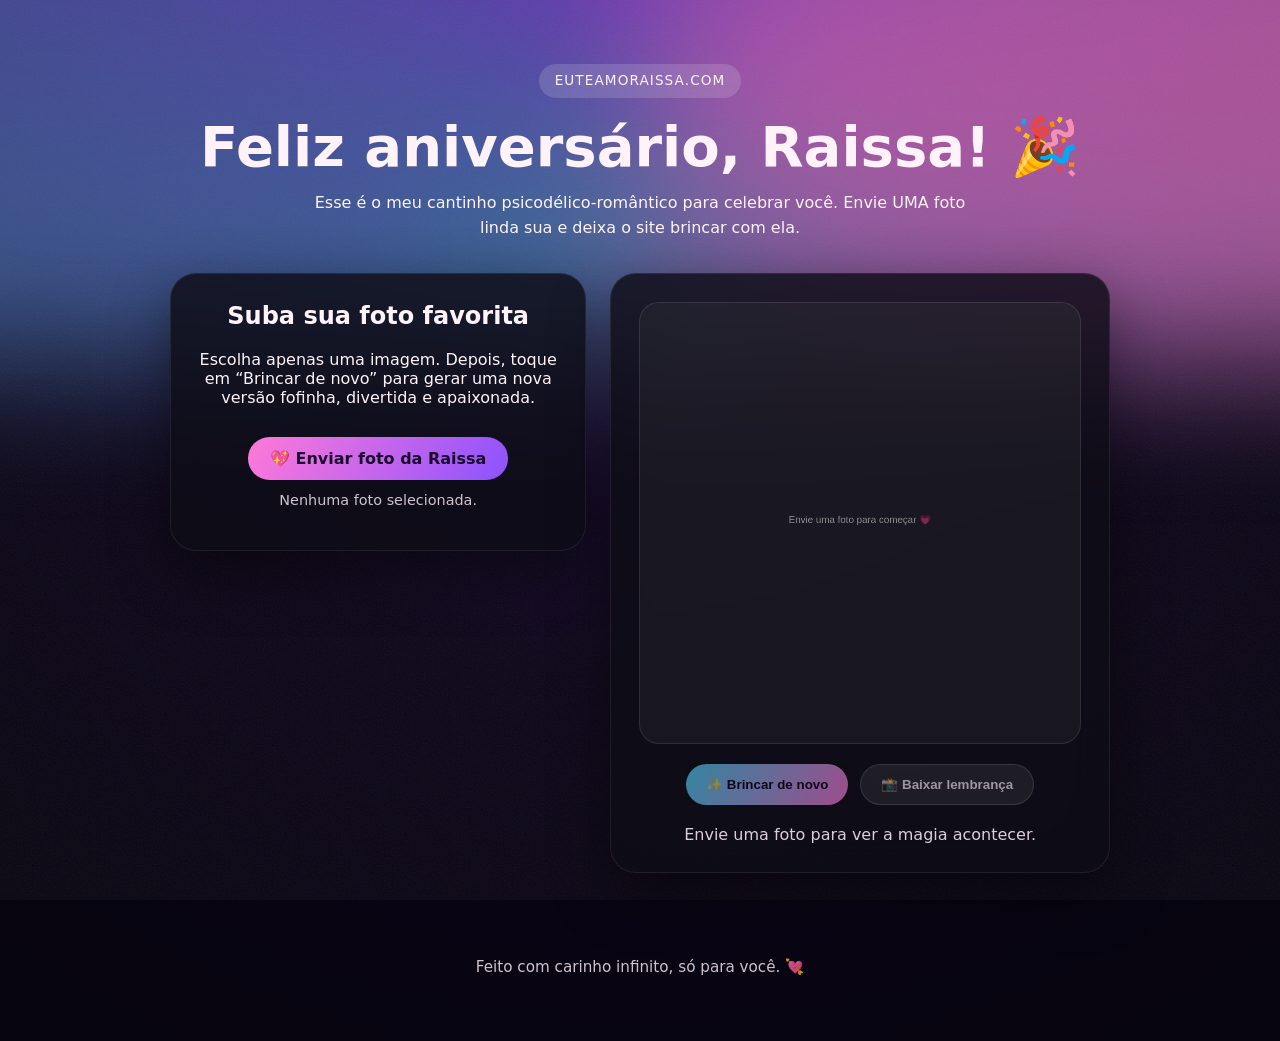
==== commit 530211d9: "Add romantic interactive birthday page" ====
--- a/index.html
+++ b/index.html
@@ -1,105 +1,71 @@
 <!DOCTYPE html>
-<html lang="pt-BR">
-<head>
-  <meta charset="UTF-8" />
-  <meta name="viewport" content="width=device-width, initial-scale=1.0" />
-  <title>Loteria Caixa Virtual</title>
-  <link rel="stylesheet" href="styles.css" />
-</head>
-<body>
-  <header class="hero">
-    <div>
-      <p class="eyebrow">Loterias Caixa • Atualizações automáticas</p>
-      <h1>Loteria virtual para simular apostas e conferir resultados reais</h1>
-      <p class="lead">Escolha a modalidade, veja as regras oficiais, valores mínimos e compare os seus números com concursos reais.</p>
-      <div class="hero-meta">
-        <span class="pill">Dados oficiais publicados pela Caixa</span>
-        <span class="pill pill-alt">Inclui +Milionária, Mega-Sena, Quina e mais</span>
-      </div>
-    </div>
-    <div class="hero-card">
-      <h2>Como funciona?</h2>
-      <ol>
-        <li>Selecione a modalidade da loteria.</li>
-        <li>Confira regras, preço mínimo e dezenas exigidas.</li>
-        <li>Digite seus números e veja imediatamente o tipo de premiação que teria no último concurso.</li>
-      </ol>
-      <p class="small">Os resultados são baixados automaticamente do endpoint público da Caixa e salvos em <code>contests.json</code>.</p>
-    </div>
-  </header>
+<html lang="pt-br">
+  <head>
+    <meta charset="UTF-8" />
+    <meta name="viewport" content="width=device-width, initial-scale=1.0" />
+    <title>Eu te amo, Raissa</title>
+    <link rel="stylesheet" href="styles.css" />
+  </head>
+  <body>
+    <div class="aurora"></div>
+    <div class="noise"></div>
 
-  <main class="layout">
-    <section class="panel wallet-panel">
-      <div class="panel-header">
-        <div>
-          <p class="eyebrow">Carteira virtual</p>
-          <h2>Saldo para simular apostas</h2>
+    <header class="hero">
+      <p class="badge">euteamoraissa.com</p>
+      <h1>Feliz aniversário, Raissa! 🎉</h1>
+      <p>
+        Esse é o meu cantinho psicodélico-romântico para celebrar você. Envie UMA foto
+        linda sua e deixa o site brincar com ela.
+      </p>
+    </header>
+
+    <main class="content">
+      <section class="card upload">
+        <h2>Suba sua foto favorita</h2>
+        <p>
+          Escolha apenas uma imagem. Depois, toque em “Brincar de novo” para gerar
+          uma nova versão fofinha, divertida e apaixonada.
+        </p>
+        <label class="upload-button" for="photoInput">
+          💖 Enviar foto da Raissa
+        </label>
+        <input
+          id="photoInput"
+          type="file"
+          accept="image/*"
+          aria-label="Enviar foto da Raissa"
+        />
+        <p class="hint" id="uploadHint">Nenhuma foto selecionada.</p>
+      </section>
+
+      <section class="card playground">
+        <div class="canvas-wrap">
+          <canvas id="artCanvas" width="900" height="900"></canvas>
         </div>
-        <div class="wallet-balance" id="walletBalance">R$ 0,00</div>
-      </div>
+        <div class="controls">
+          <button id="playButton" class="primary" disabled>
+            ✨ Brincar de novo
+          </button>
+          <button id="downloadButton" class="secondary" disabled>
+            📸 Baixar lembrança
+          </button>
+        </div>
+        <p class="caption" id="caption">
+          Envie uma foto para ver a magia acontecer.
+        </p>
+      </section>
+    </main>
 
-      <div class="wallet-grid">
-        <div class="wallet-card">
-          <h3>Controle automático</h3>
-          <p class="small">Cada conferência debita o valor mínimo da modalidade escolhida. Se o concurso do ano de 2025 render terno, quadra ou o prêmio máximo, a carteira recebe uma recarga para continuar jogando.</p>
-          <div class="wallet-status" id="walletStatus"></div>
-        </div>
-        <div class="wallet-card">
-          <h3>Movimentações recentes</h3>
-          <ul class="wallet-history" id="walletHistory"></ul>
-          <p class="small">Saldo inicial fixo de R$ 800,00. Premiações elegíveis adicionam R$ 800,00 automaticamente.</p>
-        </div>
-      </div>
-    </section>
+    <footer class="footer">
+      <p>
+        Feito com carinho infinito, só para você. 💘
+      </p>
+    </footer>
 
-    <section class="panel">
-      <div class="panel-header">
-        <div>
-          <p class="eyebrow">Modalidades</p>
-          <h2>Escolha sua aposta</h2>
-        </div>
-        <div class="select-wrapper">
-          <label for="modality" class="label">Modalidade</label>
-          <select id="modality"></select>
-        </div>
-      </div>
+    <template id="heartTemplate">
+      <span class="tap-heart">💗</span>
+    </template>
 
-      <div class="cards" id="rules"></div>
-    </section>
-
-    <section class="panel">
-      <div class="panel-header">
-        <div>
-          <p class="eyebrow">Concurso de referência</p>
-          <h2>Último sorteio e checagem</h2>
-        </div>
-        <div class="meta" id="generatedAt"></div>
-      </div>
-
-      <div class="contest-grid">
-        <div class="contest-card" id="contestDetails"></div>
-        <div class="contest-card">
-          <h3>Digite os seus números</h3>
-          <p class="small">Separe por vírgula ou espaço. Ex.: <code>01, 05, 10, 22</code>. Para +Milionária inclua os trevos no campo dedicado.</p>
-          <div class="input-group">
-            <label for="numbers" class="label">Dezenas escolhidas</label>
-            <input id="numbers" type="text" placeholder="01, 05, 10..." />
-          </div>
-          <div class="input-group" id="trevosGroup" hidden>
-            <label for="trevos" class="label">Trevos (+Milionária)</label>
-            <input id="trevos" type="text" placeholder="1, 4" />
-          </div>
-          <button id="checkBtn" class="btn">Conferir resultado</button>
-          <div id="result" class="result"></div>
-        </div>
-      </div>
-    </section>
-  </main>
-
-  <footer class="footer">
-    <p>Valores e regras resumidos das Loterias Caixa. Consulte o site oficial para preços promocionais ou regras adicionais.</p>
-  </footer>
-
-  <script src="app.js"></script>
-</body>
+    <script src="script.js"></script>
+  </body>
 </html>
--- a/styles.css
+++ b/styles.css
@@ -1,14 +1,11 @@
 :root {
-  --bg: #0f172a;
-  --panel: #0b1224;
-  --card: #11182c;
-  --text: #e2e8f0;
-  --muted: #94a3b8;
-  --accent: #22d3ee;
-  --accent-strong: #38bdf8;
-  --border: #1f2937;
-  --shadow: 0 15px 50px rgba(0, 0, 0, 0.25);
-  font-family: "Inter", system-ui, -apple-system, BlinkMacSystemFont, "Segoe UI", sans-serif;
+  color-scheme: dark;
+  font-family: "Poppins", "Segoe UI", system-ui, sans-serif;
+  --pink: #ff7ad9;
+  --purple: #8c52ff;
+  --blue: #4dd8ff;
+  --cream: #fff3f9;
+  --ink: #0e0d17;
 }
 
 * {
@@ -17,296 +14,235 @@
 
 body {
   margin: 0;
-  background: radial-gradient(circle at 20% 20%, rgba(34, 211, 238, 0.08), transparent 30%),
-    radial-gradient(circle at 80% 10%, rgba(14, 165, 233, 0.12), transparent 25%),
-    var(--bg);
-  color: var(--text);
+  min-height: 100vh;
+  background: radial-gradient(circle at top, #2b0b4d, #0b0418 55%, #06040e);
+  color: var(--cream);
+  overflow-x: hidden;
+}
+
+.aurora {
+  position: fixed;
+  inset: -20% -20% auto;
+  height: 60vh;
+  background: conic-gradient(
+    from 90deg,
+    rgba(255, 122, 217, 0.65),
+    rgba(77, 216, 255, 0.45),
+    rgba(140, 82, 255, 0.55),
+    rgba(255, 122, 217, 0.65)
+  );
+  filter: blur(70px);
+  animation: swirl 18s ease-in-out infinite alternate;
+  z-index: 0;
+  pointer-events: none;
+}
+
+.noise {
+  position: fixed;
+  inset: 0;
+  background-image: url("data:image/svg+xml,%3Csvg xmlns='http://www.w3.org/2000/svg' width='120' height='120' viewBox='0 0 120 120'%3E%3Cfilter id='n'%3E%3CfeTurbulence type='fractalNoise' baseFrequency='0.9' numOctaves='2' stitchTiles='stitch'/%3E%3C/filter%3E%3Crect width='120' height='120' filter='url(%23n)' opacity='0.08'/%3E%3C/svg%3E");
+  mix-blend-mode: screen;
+  pointer-events: none;
+  z-index: 0;
 }
 
 .hero {
+  position: relative;
+  z-index: 1;
+  text-align: center;
+  padding: 64px 20px 32px;
+}
+
+.badge {
+  display: inline-block;
+  padding: 6px 16px;
+  border-radius: 999px;
+  background: rgba(255, 255, 255, 0.15);
+  font-size: 0.85rem;
+  letter-spacing: 0.08em;
+  text-transform: uppercase;
+}
+
+.hero h1 {
+  font-size: clamp(2rem, 6vw, 3.5rem);
+  margin: 16px 0 10px;
+}
+
+.hero p {
+  max-width: 680px;
+  margin: 0 auto;
+  line-height: 1.6;
+}
+
+.content {
+  position: relative;
+  z-index: 1;
   display: grid;
-  grid-template-columns: 2fr 1fr;
   gap: 24px;
-  padding: 48px clamp(16px, 4vw, 56px) 16px;
-}
-
-.hero h1 {
-  margin: 0 0 12px;
-  font-size: clamp(28px, 3vw, 44px);
-}
-
-.lead {
-  color: var(--muted);
-  max-width: 720px;
-}
-
-.hero-card {
-  background: var(--card);
-  padding: 20px 24px;
-  border: 1px solid var(--border);
-  border-radius: 16px;
-  box-shadow: var(--shadow);
-}
-
-.hero-card ol {
-  padding-left: 18px;
-  color: var(--muted);
-}
-
-.hero-meta {
+  padding: 0 20px 40px;
+  max-width: 980px;
+  margin: 0 auto;
+}
+
+.card {
+  background: rgba(14, 13, 23, 0.82);
+  border-radius: 26px;
+  padding: 28px;
+  box-shadow: 0 20px 60px rgba(0, 0, 0, 0.45);
+  backdrop-filter: blur(18px);
+  border: 1px solid rgba(255, 255, 255, 0.08);
+}
+
+.upload {
+  text-align: center;
+}
+
+.upload h2 {
+  margin-top: 0;
+}
+
+.upload-button {
+  display: inline-flex;
+  align-items: center;
+  justify-content: center;
+  gap: 8px;
+  padding: 12px 22px;
+  margin-top: 14px;
+  border-radius: 999px;
+  background: linear-gradient(120deg, var(--pink), var(--purple));
+  color: #1a082e;
+  font-weight: 600;
+  cursor: pointer;
+  transition: transform 0.2s ease, box-shadow 0.2s ease;
+}
+
+.upload-button:hover {
+  transform: translateY(-2px) scale(1.01);
+  box-shadow: 0 12px 30px rgba(255, 122, 217, 0.3);
+}
+
+input[type="file"] {
+  display: none;
+}
+
+.hint {
+  margin-top: 12px;
+  font-size: 0.9rem;
+  opacity: 0.8;
+}
+
+.playground {
+  display: grid;
+  gap: 20px;
+}
+
+.canvas-wrap {
+  width: 100%;
+  border-radius: 20px;
+  overflow: hidden;
+  border: 1px solid rgba(255, 255, 255, 0.15);
+  background: rgba(0, 0, 0, 0.2);
+}
+
+canvas {
+  width: 100%;
+  height: auto;
+  display: block;
+}
+
+.controls {
   display: flex;
-  gap: 8px;
-  margin-top: 14px;
   flex-wrap: wrap;
-}
-
-.pill {
-  background: rgba(34, 211, 238, 0.12);
-  border: 1px solid rgba(34, 211, 238, 0.35);
-  color: #8ee7f7;
-  padding: 6px 10px;
+  gap: 12px;
+  justify-content: center;
+}
+
+button {
+  border: none;
+  padding: 12px 20px;
   border-radius: 999px;
   font-weight: 600;
-}
-
-.pill-alt {
-  background: rgba(56, 189, 248, 0.12);
-  border-color: rgba(56, 189, 248, 0.45);
-  color: #a5e5ff;
-}
-
-.layout {
-  padding: 0 clamp(16px, 4vw, 56px) 56px;
-  display: flex;
-  flex-direction: column;
-  gap: 24px;
-}
-
-.panel {
-  background: var(--panel);
-  border: 1px solid var(--border);
-  border-radius: 16px;
-  padding: 24px;
-  box-shadow: var(--shadow);
-}
-
-.wallet-panel {
-  border-image: linear-gradient(120deg, rgba(34, 211, 238, 0.5), rgba(56, 189, 248, 0.4)) 1;
-  border-radius: 18px;
-}
-
-.wallet-grid {
-  display: grid;
-  grid-template-columns: repeat(auto-fit, minmax(280px, 1fr));
-  gap: 12px;
-  margin-top: 16px;
-}
-
-.wallet-card {
-  background: var(--card);
-  border: 1px solid var(--border);
-  border-radius: 12px;
-  padding: 14px 16px;
-  box-shadow: var(--shadow);
-}
-
-.wallet-balance {
-  font-size: 28px;
-  font-weight: 800;
-  padding: 10px 14px;
-  border-radius: 12px;
-  background: rgba(34, 211, 238, 0.12);
-  border: 1px solid rgba(34, 211, 238, 0.35);
-}
-
-.wallet-balance--low {
-  color: #fcd34d;
-  border-color: rgba(252, 211, 77, 0.5);
-}
-
-.wallet-status {
-  margin-top: 10px;
-  padding: 12px;
-  border-radius: 10px;
-  background: rgba(34, 211, 238, 0.08);
-  border: 1px solid rgba(34, 211, 238, 0.25);
-  min-height: 52px;
-}
-
-.wallet-status[data-variant="warning"] {
-  background: rgba(251, 191, 36, 0.14);
-  border-color: rgba(251, 191, 36, 0.45);
-  color: #fde68a;
-}
-
-.wallet-status[data-variant="success"] {
-  background: rgba(16, 185, 129, 0.16);
-  border-color: rgba(16, 185, 129, 0.45);
-  color: #a7f3d0;
-}
-
-.wallet-history {
-  list-style: none;
-  padding-left: 0;
-  margin: 8px 0 0;
-}
-
-.wallet-history li {
-  display: flex;
-  justify-content: space-between;
-  gap: 10px;
-  padding: 10px;
-  border: 1px solid var(--border);
-  border-radius: 10px;
-  margin-bottom: 8px;
-  background: #0e1a32;
-}
-
-.wallet-history time {
-  color: var(--muted);
-  font-size: 12px;
-}
-
-.panel-header {
-  display: flex;
-  justify-content: space-between;
-  align-items: flex-end;
-  gap: 12px;
-  flex-wrap: wrap;
-}
-
-.cards {
-  display: grid;
-  grid-template-columns: repeat(auto-fit, minmax(220px, 1fr));
-  gap: 12px;
-  margin-top: 18px;
-}
-
-.rule-card {
-  background: var(--card);
-  border: 1px solid var(--border);
-  padding: 12px 14px;
-  border-radius: 12px;
-  box-shadow: var(--shadow);
-}
-
-.rule-card h3 {
-  margin: 0 0 6px;
-}
-
-.rule-card p,
-.small {
-  color: var(--muted);
-  margin: 4px 0 0;
-  line-height: 1.5;
-}
-
-.label {
-  display: block;
-  font-weight: 700;
-  margin-bottom: 6px;
-}
-
-.select-wrapper select,
-input {
-  width: 100%;
-  padding: 10px 12px;
-  background: #0b1224;
-  color: var(--text);
-  border: 1px solid var(--border);
-  border-radius: 10px;
-}
-
-.input-group {
-  margin-bottom: 12px;
-}
-
-.btn {
-  background: linear-gradient(135deg, #0ea5e9, #22d3ee);
-  color: #0b1224;
-  font-weight: 800;
-  border: none;
-  padding: 12px 16px;
-  border-radius: 12px;
   cursor: pointer;
-  width: 100%;
-  transition: transform 120ms ease, box-shadow 120ms ease;
-}
-
-.btn:hover {
-  transform: translateY(-1px);
-  box-shadow: 0 10px 30px rgba(34, 211, 238, 0.35);
-}
-
-.contest-grid {
-  display: grid;
-  grid-template-columns: repeat(auto-fit, minmax(280px, 1fr));
-  gap: 12px;
-}
-
-.contest-card {
-  background: var(--card);
-  border: 1px solid var(--border);
-  border-radius: 12px;
-  padding: 16px;
-  box-shadow: var(--shadow);
-}
-
-.badge {
-  display: inline-block;
-  padding: 6px 10px;
-  border-radius: 999px;
-  border: 1px solid rgba(34, 211, 238, 0.35);
-  color: #8ee7f7;
-  font-weight: 700;
-  margin: 0 6px 6px 0;
-}
-
-.numbers {
-  display: flex;
-  flex-wrap: wrap;
-  gap: 8px;
-  margin: 10px 0;
-}
-
-.number-chip {
-  background: #0e1a32;
-  border: 1px solid #1c2941;
-  border-radius: 10px;
-  padding: 8px 10px;
-  font-weight: 700;
-}
-
-.result {
-  margin-top: 12px;
-  padding: 12px;
-  border-radius: 10px;
-  background: rgba(34, 211, 238, 0.07);
-  border: 1px solid rgba(34, 211, 238, 0.2);
-  min-height: 70px;
+  transition: transform 0.2s ease, box-shadow 0.2s ease;
+}
+
+button:disabled {
+  cursor: not-allowed;
+  opacity: 0.6;
+}
+
+button.primary {
+  background: linear-gradient(120deg, var(--blue), var(--pink));
+  color: #11051e;
+}
+
+button.secondary {
+  background: rgba(255, 255, 255, 0.12);
+  color: var(--cream);
+  border: 1px solid rgba(255, 255, 255, 0.2);
+}
+
+button:hover:not(:disabled) {
+  transform: translateY(-2px) scale(1.01);
+  box-shadow: 0 10px 25px rgba(77, 216, 255, 0.25);
+}
+
+.caption {
+  text-align: center;
+  font-size: 1rem;
+  opacity: 0.85;
+  margin: 0;
 }
 
 .footer {
-  padding: 20px clamp(16px, 4vw, 56px) 32px;
-  color: var(--muted);
-  text-align: center;
-}
-
-.eyebrow {
-  text-transform: uppercase;
-  letter-spacing: 0.08em;
-  font-weight: 800;
-  font-size: 11px;
-  color: var(--muted);
-  margin: 0 0 4px;
-}
-
-.meta {
-  color: var(--muted);
-}
-
-@media (max-width: 900px) {
+  position: relative;
+  z-index: 1;
+  padding: 30px 20px 50px;
+  text-align: center;
+  font-size: 0.95rem;
+  opacity: 0.8;
+}
+
+.tap-heart {
+  position: absolute;
+  font-size: 24px;
+  animation: floatUp 1.6s ease-out forwards;
+  pointer-events: none;
+}
+
+@keyframes swirl {
+  0% {
+    transform: translate(-10%, -10%) rotate(0deg);
+  }
+  100% {
+    transform: translate(10%, 10%) rotate(180deg);
+  }
+}
+
+@keyframes floatUp {
+  0% {
+    transform: translateY(0) scale(0.8);
+    opacity: 0.9;
+  }
+  100% {
+    transform: translateY(-120px) scale(1.4);
+    opacity: 0;
+  }
+}
+
+@media (min-width: 820px) {
+  .content {
+    grid-template-columns: 1fr 1.2fr;
+    align-items: start;
+  }
+}
+
+@media (max-width: 540px) {
+  .card {
+    padding: 22px;
+  }
+
   .hero {
-    grid-template-columns: 1fr;
-  }
-}
+    padding-top: 48px;
+  }
+}
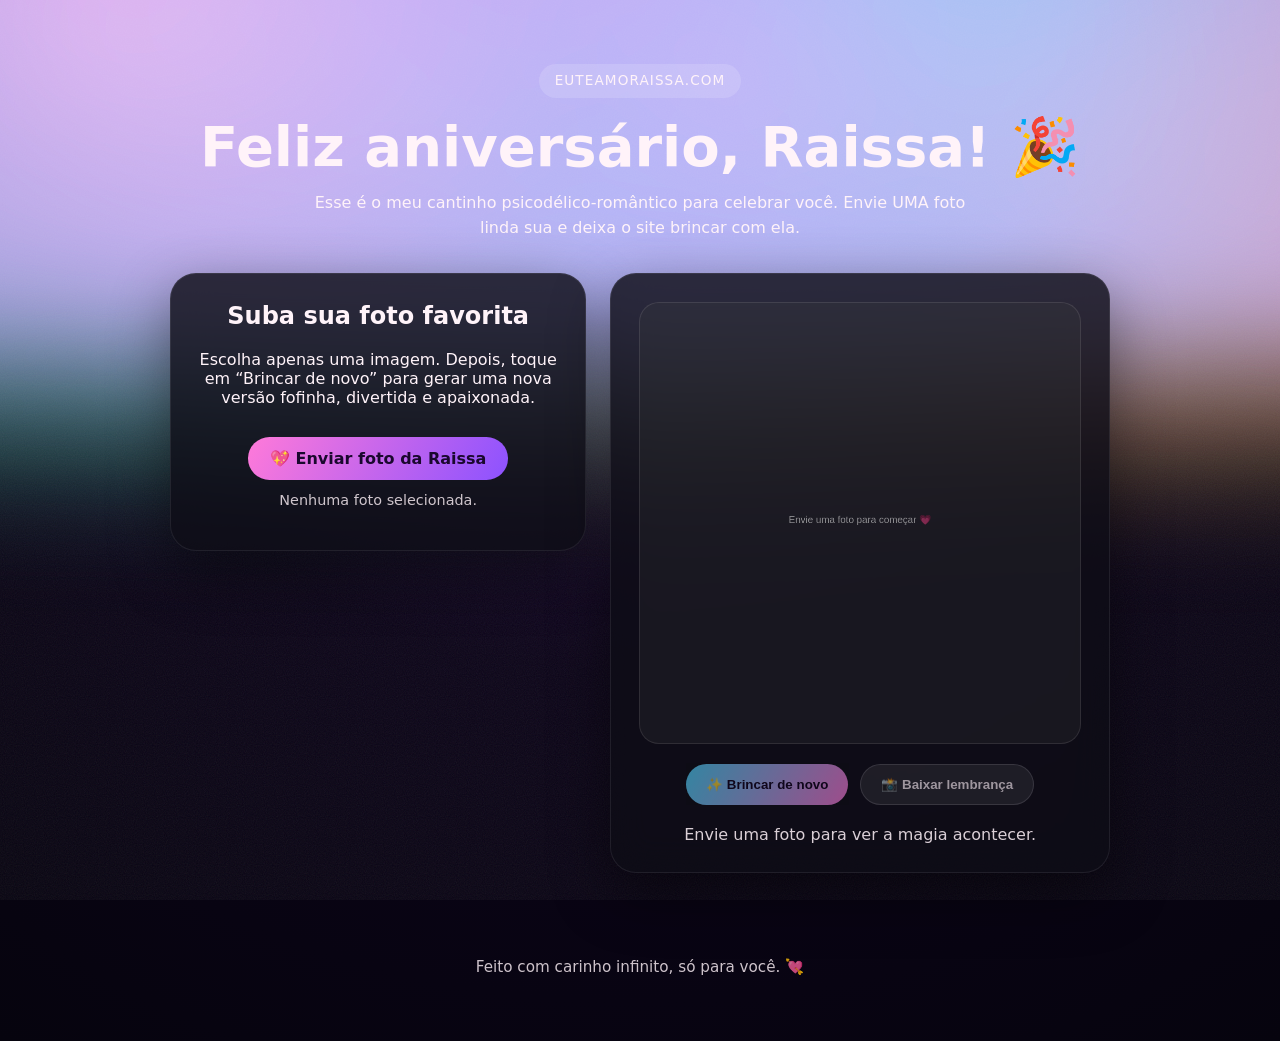
==== commit f9562b2d: "Enhance chalk doodle effects" ====
--- a/index.html
+++ b/index.html
@@ -62,8 +62,8 @@
       </p>
     </footer>
 
-    <template id="heartTemplate">
-      <span class="tap-heart">💗</span>
+    <template id="flowerTemplate">
+      <span class="tap-flower">🌸</span>
     </template>
 
     <script src="script.js"></script>
--- a/styles.css
+++ b/styles.css
@@ -24,17 +24,57 @@
   position: fixed;
   inset: -20% -20% auto;
   height: 60vh;
-  background: conic-gradient(
-    from 90deg,
-    rgba(255, 122, 217, 0.65),
-    rgba(77, 216, 255, 0.45),
-    rgba(140, 82, 255, 0.55),
-    rgba(255, 122, 217, 0.65)
-  );
-  filter: blur(70px);
-  animation: swirl 18s ease-in-out infinite alternate;
+  background-image: radial-gradient(
+      circle at 20% 30%,
+      rgba(255, 122, 217, 0.7),
+      transparent 60%
+    ),
+    radial-gradient(
+      circle at 70% 20%,
+      rgba(77, 216, 255, 0.6),
+      transparent 62%
+    ),
+    radial-gradient(
+      circle at 50% 80%,
+      rgba(140, 82, 255, 0.65),
+      transparent 65%
+    ),
+    conic-gradient(
+      from 90deg,
+      rgba(255, 122, 217, 0.75),
+      rgba(77, 216, 255, 0.6),
+      rgba(140, 82, 255, 0.7),
+      rgba(255, 122, 217, 0.75)
+    );
+  filter: blur(60px) saturate(1.4);
+  animation: swirl 14s ease-in-out infinite alternate;
   z-index: 0;
   pointer-events: none;
+}
+
+.aurora::before,
+.aurora::after {
+  content: "";
+  position: absolute;
+  inset: -20%;
+  background: radial-gradient(
+      circle at 30% 40%,
+      rgba(126, 255, 217, 0.35),
+      transparent 55%
+    ),
+    radial-gradient(
+      circle at 70% 60%,
+      rgba(255, 200, 120, 0.3),
+      transparent 58%
+    );
+  animation: shimmer 9s ease-in-out infinite alternate;
+  mix-blend-mode: screen;
+}
+
+.aurora::after {
+  animation-delay: -4s;
+  opacity: 0.8;
+  filter: blur(30px);
 }
 
 .noise {
@@ -203,11 +243,12 @@
   opacity: 0.8;
 }
 
-.tap-heart {
+.tap-flower {
   position: absolute;
   font-size: 24px;
   animation: floatUp 1.6s ease-out forwards;
   pointer-events: none;
+  text-shadow: 0 0 12px rgba(255, 255, 255, 0.5);
 }
 
 @keyframes swirl {
@@ -216,6 +257,15 @@
   }
   100% {
     transform: translate(10%, 10%) rotate(180deg);
+  }
+}
+
+@keyframes shimmer {
+  0% {
+    transform: translate(-6%, -4%) rotate(-8deg);
+  }
+  100% {
+    transform: translate(8%, 6%) rotate(12deg);
   }
 }
 
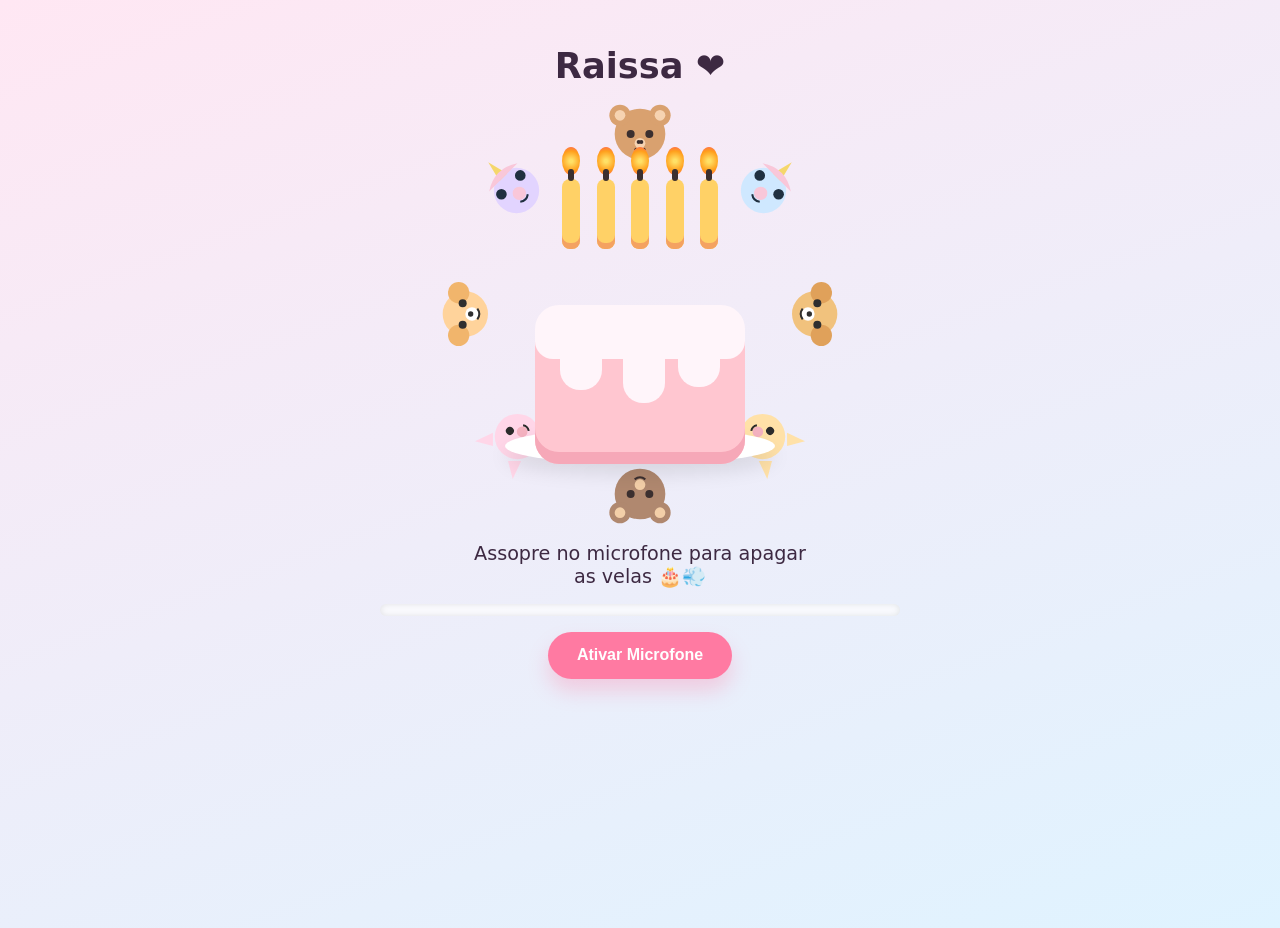
==== commit 6b07ac18: "Create Raissa birthday site" ====
--- a/index.html
+++ b/index.html
@@ -1,71 +1,156 @@
 <!DOCTYPE html>
-<html lang="pt-br">
+<html lang="pt-BR">
   <head>
     <meta charset="UTF-8" />
-    <meta name="viewport" content="width=device-width, initial-scale=1.0" />
-    <title>Eu te amo, Raissa</title>
-    <link rel="stylesheet" href="styles.css" />
+    <meta name="viewport" content="width=device-width, initial-scale=1" />
+    <title>Feliz Aniversário Raissa</title>
+    <link rel="stylesheet" href="style.css" />
   </head>
   <body>
-    <div class="aurora"></div>
-    <div class="noise"></div>
+    <canvas id="confetti" aria-hidden="true"></canvas>
+    <div id="balloons" aria-hidden="true"></div>
 
-    <header class="hero">
-      <p class="badge">euteamoraissa.com</p>
-      <h1>Feliz aniversário, Raissa! 🎉</h1>
-      <p>
-        Esse é o meu cantinho psicodélico-romântico para celebrar você. Envie UMA foto
-        linda sua e deixa o site brincar com ela.
-      </p>
-    </header>
+    <main class="page">
+      <header class="hero">
+        <p class="title">Raissa ❤️</p>
+      </header>
 
-    <main class="content">
-      <section class="card upload">
-        <h2>Suba sua foto favorita</h2>
-        <p>
-          Escolha apenas uma imagem. Depois, toque em “Brincar de novo” para gerar
-          uma nova versão fofinha, divertida e apaixonada.
-        </p>
-        <label class="upload-button" for="photoInput">
-          💖 Enviar foto da Raissa
-        </label>
-        <input
-          id="photoInput"
-          type="file"
-          accept="image/*"
-          aria-label="Enviar foto da Raissa"
-        />
-        <p class="hint" id="uploadHint">Nenhuma foto selecionada.</p>
+      <section class="stage" aria-live="polite">
+        <div class="animals" aria-hidden="true">
+          <div class="animal" style="--i: 0">
+            <svg viewBox="0 0 120 120" role="img" aria-label="Ursinho fofo">
+              <circle cx="60" cy="60" r="38" fill="#d9a16f" />
+              <circle cx="30" cy="32" r="16" fill="#d9a16f" />
+              <circle cx="90" cy="32" r="16" fill="#d9a16f" />
+              <circle cx="30" cy="32" r="8" fill="#f6d3b1" />
+              <circle cx="90" cy="32" r="8" fill="#f6d3b1" />
+              <circle cx="46" cy="60" r="6" fill="#3b2f2f" />
+              <circle cx="74" cy="60" r="6" fill="#3b2f2f" />
+              <circle cx="60" cy="74" r="8" fill="#f6d3b1" />
+              <circle cx="58" cy="72" r="3" fill="#3b2f2f" />
+              <circle cx="62" cy="72" r="3" fill="#3b2f2f" />
+              <path d="M52 82 Q60 88 68 82" stroke="#3b2f2f" stroke-width="3" fill="none" />
+            </svg>
+          </div>
+          <div class="animal" style="--i: 1">
+            <svg viewBox="0 0 120 120" role="img" aria-label="Unicórnio fofo">
+              <circle cx="60" cy="68" r="34" fill="#cfe8ff" />
+              <circle cx="40" cy="56" r="8" fill="#203040" />
+              <circle cx="80" cy="56" r="8" fill="#203040" />
+              <circle cx="60" cy="74" r="10" fill="#f9c7d9" />
+              <path d="M52 84 Q60 90 68 84" stroke="#203040" stroke-width="3" fill="none" />
+              <polygon points="60,8 52,40 68,40" fill="#f5d76b" />
+              <path d="M30 40 Q60 20 90 40" fill="#f9c7d9" />
+            </svg>
+          </div>
+          <div class="animal" style="--i: 2">
+            <svg viewBox="0 0 120 120" role="img" aria-label="Cachorrinho fofo">
+              <circle cx="60" cy="68" r="34" fill="#f1c27d" />
+              <circle cx="28" cy="58" r="16" fill="#e0a15a" />
+              <circle cx="92" cy="58" r="16" fill="#e0a15a" />
+              <circle cx="44" cy="64" r="6" fill="#2f2f2f" />
+              <circle cx="76" cy="64" r="6" fill="#2f2f2f" />
+              <circle cx="60" cy="78" r="10" fill="#fff" />
+              <circle cx="60" cy="76" r="4" fill="#2f2f2f" />
+              <path d="M52 86 Q60 92 68 86" stroke="#2f2f2f" stroke-width="3" fill="none" />
+            </svg>
+          </div>
+          <div class="animal" style="--i: 3">
+            <svg viewBox="0 0 120 120" role="img" aria-label="Gatinho fofo">
+              <circle cx="60" cy="70" r="34" fill="#ffe1a8" />
+              <polygon points="30,48 20,20 44,34" fill="#ffe1a8" />
+              <polygon points="90,48 100,20 76,34" fill="#ffe1a8" />
+              <circle cx="46" cy="68" r="6" fill="#2b2b2b" />
+              <circle cx="74" cy="68" r="6" fill="#2b2b2b" />
+              <circle cx="60" cy="80" r="8" fill="#f4b2c0" />
+              <path d="M54 88 Q60 92 66 88" stroke="#2b2b2b" stroke-width="3" fill="none" />
+            </svg>
+          </div>
+          <div class="animal" style="--i: 4">
+            <svg viewBox="0 0 120 120" role="img" aria-label="Ursinho fofo">
+              <circle cx="60" cy="60" r="38" fill="#b0886f" />
+              <circle cx="30" cy="32" r="16" fill="#b0886f" />
+              <circle cx="90" cy="32" r="16" fill="#b0886f" />
+              <circle cx="30" cy="32" r="8" fill="#f3cfa8" />
+              <circle cx="90" cy="32" r="8" fill="#f3cfa8" />
+              <circle cx="46" cy="60" r="6" fill="#3b2f2f" />
+              <circle cx="74" cy="60" r="6" fill="#3b2f2f" />
+              <circle cx="60" cy="74" r="8" fill="#f3cfa8" />
+              <path d="M52 82 Q60 88 68 82" stroke="#3b2f2f" stroke-width="3" fill="none" />
+            </svg>
+          </div>
+          <div class="animal" style="--i: 5">
+            <svg viewBox="0 0 120 120" role="img" aria-label="Gatinho fofo">
+              <circle cx="60" cy="70" r="34" fill="#ffd6e8" />
+              <polygon points="30,48 20,20 44,34" fill="#ffd6e8" />
+              <polygon points="90,48 100,20 76,34" fill="#ffd6e8" />
+              <circle cx="46" cy="68" r="6" fill="#2b2b2b" />
+              <circle cx="74" cy="68" r="6" fill="#2b2b2b" />
+              <circle cx="60" cy="80" r="8" fill="#f4b2c0" />
+              <path d="M54 88 Q60 92 66 88" stroke="#2b2b2b" stroke-width="3" fill="none" />
+            </svg>
+          </div>
+          <div class="animal" style="--i: 6">
+            <svg viewBox="0 0 120 120" role="img" aria-label="Cachorrinho fofo">
+              <circle cx="60" cy="68" r="34" fill="#ffd39b" />
+              <circle cx="28" cy="58" r="16" fill="#f1b56c" />
+              <circle cx="92" cy="58" r="16" fill="#f1b56c" />
+              <circle cx="44" cy="64" r="6" fill="#2f2f2f" />
+              <circle cx="76" cy="64" r="6" fill="#2f2f2f" />
+              <circle cx="60" cy="78" r="10" fill="#fff" />
+              <circle cx="60" cy="76" r="4" fill="#2f2f2f" />
+              <path d="M52 86 Q60 92 68 86" stroke="#2f2f2f" stroke-width="3" fill="none" />
+            </svg>
+          </div>
+          <div class="animal" style="--i: 7">
+            <svg viewBox="0 0 120 120" role="img" aria-label="Unicórnio fofo">
+              <circle cx="60" cy="68" r="34" fill="#e2d4ff" />
+              <circle cx="40" cy="56" r="8" fill="#203040" />
+              <circle cx="80" cy="56" r="8" fill="#203040" />
+              <circle cx="60" cy="74" r="10" fill="#f9c7d9" />
+              <path d="M52 84 Q60 90 68 84" stroke="#203040" stroke-width="3" fill="none" />
+              <polygon points="60,8 52,40 68,40" fill="#f5d76b" />
+              <path d="M30 40 Q60 20 90 40" fill="#f9c7d9" />
+            </svg>
+          </div>
+        </div>
+
+        <div class="cake" role="img" aria-label="Bolo de aniversário com velas">
+          <div class="plate"></div>
+          <div class="cake-base">
+            <div class="icing"></div>
+            <div class="drip"></div>
+            <div class="drip"></div>
+            <div class="drip"></div>
+          </div>
+          <div class="candles" aria-hidden="true">
+            <div class="candle lit" data-index="0"><span class="flame"></span></div>
+            <div class="candle lit" data-index="1"><span class="flame"></span></div>
+            <div class="candle lit" data-index="2"><span class="flame"></span></div>
+            <div class="candle lit" data-index="3"><span class="flame"></span></div>
+            <div class="candle lit" data-index="4"><span class="flame"></span></div>
+          </div>
+        </div>
       </section>
 
-      <section class="card playground">
-        <div class="canvas-wrap">
-          <canvas id="artCanvas" width="900" height="900"></canvas>
+      <section class="controls">
+        <p class="instruction">
+          Assopre no microfone para apagar as velas 🎂💨
+        </p>
+        <div class="meter" aria-hidden="true">
+          <div class="meter-fill" id="meterFill"></div>
         </div>
-        <div class="controls">
-          <button id="playButton" class="primary" disabled>
-            ✨ Brincar de novo
-          </button>
-          <button id="downloadButton" class="secondary" disabled>
-            📸 Baixar lembrança
-          </button>
-        </div>
-        <p class="caption" id="caption">
-          Envie uma foto para ver a magia acontecer.
-        </p>
+        <button class="btn" id="micButton">Ativar Microfone</button>
+        <button class="btn btn-secondary hidden" id="fallbackButton">
+          Toque para apagar
+        </button>
+      </section>
+
+      <section class="message" id="message" aria-live="polite">
+        FELIZ ANIVERSÁRIO MEU AMOR EU TE AMO!
       </section>
     </main>
 
-    <footer class="footer">
-      <p>
-        Feito com carinho infinito, só para você. 💘
-      </p>
-    </footer>
-
-    <template id="flowerTemplate">
-      <span class="tap-flower">🌸</span>
-    </template>
-
-    <script src="script.js"></script>
+    <script src="app.js"></script>
   </body>
 </html>
--- a/style.css
+++ b/style.css
@@ -0,0 +1,388 @@
+:root {
+  color-scheme: light;
+  font-family: "Segoe UI", system-ui, -apple-system, sans-serif;
+  --bg-1: #ffe7f3;
+  --bg-2: #dff3ff;
+  --accent: #ff7aa2;
+  --accent-dark: #e4577a;
+  --text: #3d2942;
+  --max-width: 520px;
+}
+
+* {
+  box-sizing: border-box;
+  margin: 0;
+  padding: 0;
+}
+
+body {
+  min-height: 100vh;
+  background: linear-gradient(160deg, var(--bg-1), var(--bg-2));
+  color: var(--text);
+  display: flex;
+  justify-content: center;
+  padding: 2vh 4vw 6vh;
+  position: relative;
+  overflow-x: hidden;
+}
+
+#confetti,
+#balloons {
+  position: fixed;
+  inset: 0;
+  pointer-events: none;
+  z-index: 1;
+}
+
+#confetti {
+  width: 100%;
+  height: 100%;
+}
+
+#balloons {
+  display: flex;
+  flex-wrap: wrap;
+  align-content: flex-start;
+  gap: 1rem;
+  padding: 2rem 1.5rem;
+  opacity: 0;
+  transition: opacity 0.6s ease;
+}
+
+.page {
+  width: min(100%, var(--max-width));
+  display: flex;
+  flex-direction: column;
+  align-items: center;
+  gap: 2vh;
+  text-align: center;
+  z-index: 2;
+}
+
+.hero .title {
+  font-size: clamp(1.4rem, 4vw, 2.2rem);
+  font-weight: 700;
+  margin-top: 1vh;
+}
+
+.stage {
+  position: relative;
+  width: min(90vw, 420px);
+  height: min(90vw, 420px);
+  display: flex;
+  align-items: center;
+  justify-content: center;
+}
+
+.animals {
+  position: absolute;
+  inset: 0;
+}
+
+.animal {
+  position: absolute;
+  width: clamp(48px, 12vw, 80px);
+  height: clamp(48px, 12vw, 80px);
+  left: 50%;
+  top: 50%;
+  transform: translate(-50%, -50%) rotate(calc(var(--i) * 45deg))
+    translateY(calc(-1 * clamp(130px, 28vw, 180px)));
+  transition: transform 0.4s ease;
+}
+
+.animal svg {
+  width: 100%;
+  height: 100%;
+}
+
+body.celebration .animal {
+  animation: dance 1s ease-in-out infinite;
+}
+
+@keyframes dance {
+  0%,
+  100% {
+    transform: translate(-50%, -50%) rotate(calc(var(--i) * 45deg))
+      translateY(calc(-1 * clamp(130px, 28vw, 180px)))
+      rotate(-6deg) scale(1);
+  }
+  50% {
+    transform: translate(-50%, -50%) rotate(calc(var(--i) * 45deg))
+      translateY(calc(-1 * clamp(130px, 28vw, 180px)))
+      rotate(6deg) scale(1.05);
+  }
+}
+
+.cake {
+  position: relative;
+  width: clamp(200px, 55vw, 300px);
+  height: clamp(200px, 55vw, 300px);
+  display: flex;
+  flex-direction: column;
+  align-items: center;
+  justify-content: flex-end;
+}
+
+.plate {
+  width: 90%;
+  height: 12%;
+  background: #ffffff;
+  border-radius: 50%;
+  box-shadow: 0 10px 20px rgba(0, 0, 0, 0.1);
+  position: absolute;
+  bottom: 0;
+}
+
+.cake-base {
+  width: 70%;
+  height: 45%;
+  background: #ffc6d0;
+  border-radius: 0 0 24px 24px;
+  position: relative;
+  box-shadow: inset 0 -12px 0 #f6a8b8;
+}
+
+.icing {
+  position: absolute;
+  top: -18%;
+  left: 0;
+  width: 100%;
+  height: 40%;
+  background: #fff5fa;
+  border-radius: 24px 24px 18px 18px;
+}
+
+.drip {
+  position: absolute;
+  top: 15%;
+  width: 20%;
+  height: 35%;
+  background: #fff5fa;
+  border-radius: 0 0 20px 20px;
+}
+
+.drip:nth-child(2) {
+  left: 12%;
+  height: 30%;
+}
+
+.drip:nth-child(3) {
+  left: 42%;
+  height: 40%;
+}
+
+.drip:nth-child(4) {
+  left: 68%;
+  height: 28%;
+}
+
+.candles {
+  position: absolute;
+  top: 5%;
+  width: 60%;
+  display: flex;
+  justify-content: space-between;
+  padding: 0 4%;
+}
+
+.candle {
+  width: clamp(14px, 4vw, 18px);
+  height: clamp(50px, 12vw, 70px);
+  background: #ffd166;
+  border-radius: 8px;
+  position: relative;
+  box-shadow: inset 0 -6px 0 #f4a261;
+}
+
+.candle::after {
+  content: "";
+  position: absolute;
+  top: -10px;
+  left: 50%;
+  width: 6px;
+  height: 12px;
+  background: #3b2f2f;
+  transform: translateX(-50%);
+  border-radius: 3px;
+}
+
+.flame {
+  position: absolute;
+  top: -32px;
+  left: 50%;
+  width: 18px;
+  height: 28px;
+  background: radial-gradient(circle, #ffe066 10%, #ff9f1c 60%, #ff5d5d);
+  border-radius: 50% 50% 50% 50%;
+  transform: translateX(-50%);
+  animation: flicker 0.4s infinite alternate;
+}
+
+.candle:not(.lit) .flame {
+  display: none;
+}
+
+.candle.smoke::before {
+  content: "";
+  position: absolute;
+  top: -40px;
+  left: 50%;
+  width: 16px;
+  height: 16px;
+  border-radius: 50%;
+  background: rgba(200, 200, 200, 0.6);
+  transform: translateX(-50%);
+  animation: smoke 2s ease-out forwards;
+}
+
+@keyframes flicker {
+  0% {
+    transform: translateX(-50%) scale(1);
+  }
+  100% {
+    transform: translateX(-50%) scale(1.1) translateY(-2px);
+  }
+}
+
+@keyframes smoke {
+  0% {
+    opacity: 0.8;
+    transform: translateX(-50%) translateY(0) scale(1);
+  }
+  100% {
+    opacity: 0;
+    transform: translateX(-50%) translateY(-30px) scale(1.4);
+  }
+}
+
+.controls {
+  width: 100%;
+  display: flex;
+  flex-direction: column;
+  gap: 1rem;
+  align-items: center;
+}
+
+.instruction {
+  font-size: clamp(1rem, 4vw, 1.2rem);
+  max-width: 28ch;
+}
+
+.meter {
+  width: 100%;
+  height: 12px;
+  border-radius: 999px;
+  background: rgba(255, 255, 255, 0.7);
+  overflow: hidden;
+  box-shadow: inset 0 0 6px rgba(0, 0, 0, 0.1);
+}
+
+.meter-fill {
+  height: 100%;
+  width: 0%;
+  background: linear-gradient(90deg, #9bf6ff, #ffadad, #ffd6a5);
+  transition: width 0.1s linear;
+}
+
+.btn {
+  background: var(--accent);
+  color: #fff;
+  border: none;
+  padding: 0.9rem 1.8rem;
+  border-radius: 999px;
+  font-size: 1rem;
+  font-weight: 600;
+  box-shadow: 0 12px 20px rgba(255, 122, 162, 0.3);
+  cursor: pointer;
+}
+
+.btn:active {
+  transform: scale(0.98);
+}
+
+.btn-secondary {
+  background: #6c6cff;
+  box-shadow: 0 12px 20px rgba(108, 108, 255, 0.3);
+}
+
+.hidden {
+  display: none;
+}
+
+.message {
+  font-size: clamp(1.8rem, 6vw, 3rem);
+  font-weight: 800;
+  margin-top: 1vh;
+  opacity: 0;
+  transform: translateY(10px);
+  transition: opacity 0.6s ease, transform 0.6s ease;
+  background: linear-gradient(90deg, #ffadad, #ffd6a5, #caffbf, #9bf6ff, #bdb2ff, #ffc6ff);
+  -webkit-background-clip: text;
+  color: transparent;
+  animation: rainbow 4s linear infinite;
+}
+
+body.celebration .message {
+  opacity: 1;
+  transform: translateY(0);
+}
+
+@keyframes rainbow {
+  0% {
+    filter: hue-rotate(0deg);
+  }
+  100% {
+    filter: hue-rotate(360deg);
+  }
+}
+
+.balloon {
+  width: clamp(34px, 10vw, 60px);
+  height: clamp(44px, 14vw, 80px);
+  border-radius: 50% 50% 48% 48%;
+  position: relative;
+  animation: float 6s ease-in-out infinite;
+}
+
+.balloon::after {
+  content: "";
+  position: absolute;
+  bottom: -12px;
+  left: 50%;
+  width: 2px;
+  height: 14px;
+  background: rgba(0, 0, 0, 0.2);
+  transform: translateX(-50%);
+}
+
+@keyframes float {
+  0%,
+  100% {
+    transform: translateY(0);
+  }
+  50% {
+    transform: translateY(-20px);
+  }
+}
+
+body.celebration #balloons {
+  opacity: 1;
+}
+
+@media (prefers-reduced-motion: reduce) {
+  * {
+    animation-duration: 0.01ms !important;
+    animation-iteration-count: 1 !important;
+    transition-duration: 0.01ms !important;
+  }
+
+  .meter-fill {
+    transition: none;
+  }
+}
+
+@media (min-width: 768px) {
+  body {
+    padding: 4vh 4vw 6vh;
+  }
+}
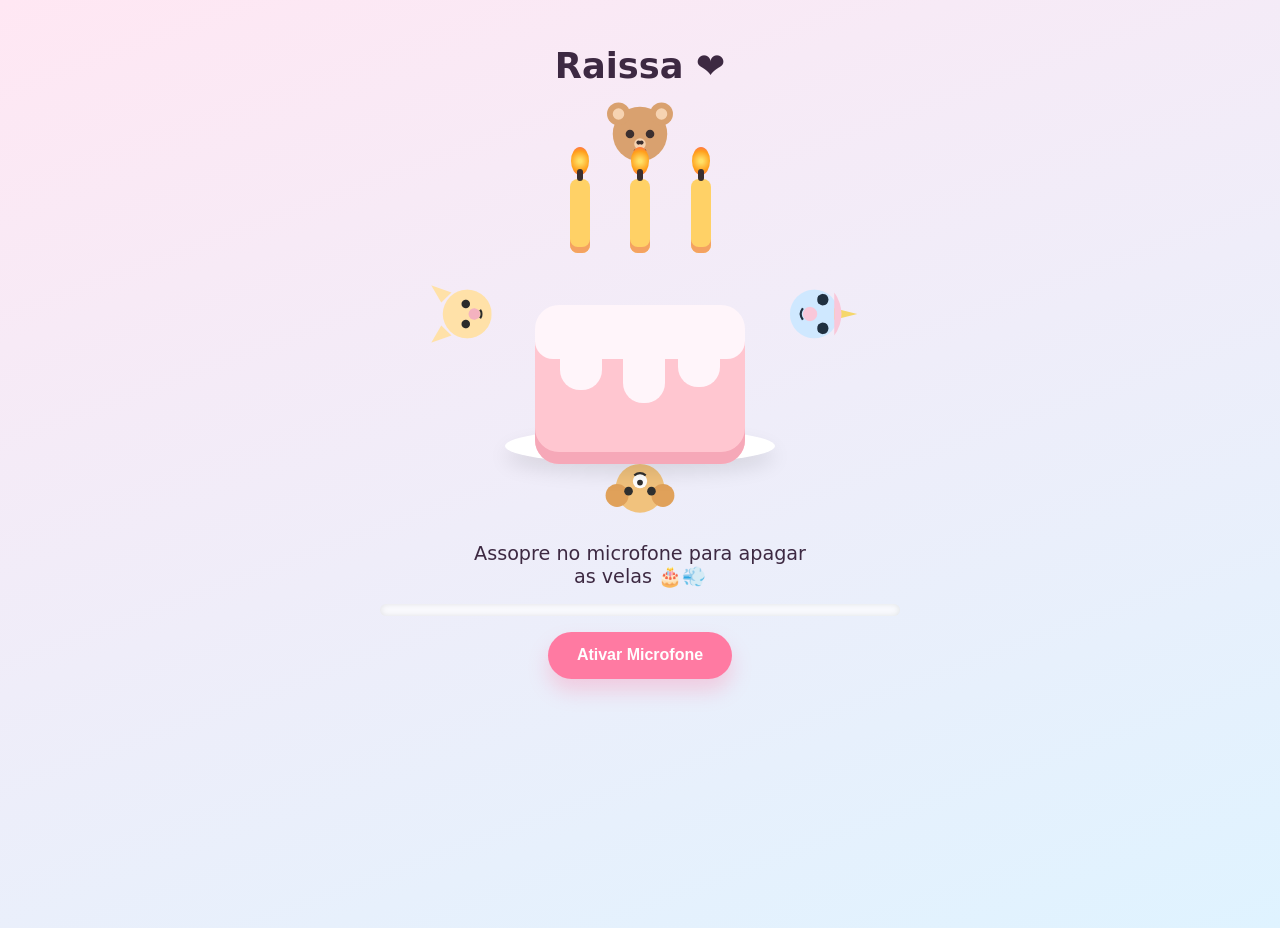
==== commit bcb6c158: "Atualiza estágios da festa e cartinhas" ====
--- a/index.html
+++ b/index.html
@@ -6,7 +6,7 @@
     <title>Feliz Aniversário Raissa</title>
     <link rel="stylesheet" href="style.css" />
   </head>
-  <body>
+  <body data-stage="0">
     <canvas id="confetti" aria-hidden="true"></canvas>
     <div id="balloons" aria-hidden="true"></div>
 
@@ -16,102 +16,121 @@
       </header>
 
       <section class="stage" aria-live="polite">
+        <div class="sparkles" aria-hidden="true">
+          <span></span><span></span><span></span><span></span><span></span>
+          <span></span><span></span><span></span><span></span><span></span>
+        </div>
         <div class="animals" aria-hidden="true">
-          <div class="animal" style="--i: 0">
-            <svg viewBox="0 0 120 120" role="img" aria-label="Ursinho fofo">
-              <circle cx="60" cy="60" r="38" fill="#d9a16f" />
-              <circle cx="30" cy="32" r="16" fill="#d9a16f" />
-              <circle cx="90" cy="32" r="16" fill="#d9a16f" />
-              <circle cx="30" cy="32" r="8" fill="#f6d3b1" />
-              <circle cx="90" cy="32" r="8" fill="#f6d3b1" />
-              <circle cx="46" cy="60" r="6" fill="#3b2f2f" />
-              <circle cx="74" cy="60" r="6" fill="#3b2f2f" />
-              <circle cx="60" cy="74" r="8" fill="#f6d3b1" />
-              <circle cx="58" cy="72" r="3" fill="#3b2f2f" />
-              <circle cx="62" cy="72" r="3" fill="#3b2f2f" />
-              <path d="M52 82 Q60 88 68 82" stroke="#3b2f2f" stroke-width="3" fill="none" />
-            </svg>
+          <div class="animal" data-stage="0" data-species="bear" data-dance="spin" style="--angle: 0deg; --radius: clamp(130px, 28vw, 180px)">
+            <div class="animal-inner">
+              <svg viewBox="0 0 120 120" role="img" aria-label="Ursinho fofo">
+                <circle cx="60" cy="60" r="38" fill="#d9a16f" />
+                <circle cx="30" cy="32" r="16" fill="#d9a16f" />
+                <circle cx="90" cy="32" r="16" fill="#d9a16f" />
+                <circle cx="30" cy="32" r="8" fill="#f6d3b1" />
+                <circle cx="90" cy="32" r="8" fill="#f6d3b1" />
+                <circle cx="46" cy="60" r="6" fill="#3b2f2f" />
+                <circle cx="74" cy="60" r="6" fill="#3b2f2f" />
+                <circle cx="60" cy="74" r="8" fill="#f6d3b1" />
+                <circle cx="58" cy="72" r="3" fill="#3b2f2f" />
+                <circle cx="62" cy="72" r="3" fill="#3b2f2f" />
+                <path d="M52 82 Q60 88 68 82" stroke="#3b2f2f" stroke-width="3" fill="none" />
+              </svg>
+            </div>
           </div>
-          <div class="animal" style="--i: 1">
-            <svg viewBox="0 0 120 120" role="img" aria-label="Unicórnio fofo">
-              <circle cx="60" cy="68" r="34" fill="#cfe8ff" />
-              <circle cx="40" cy="56" r="8" fill="#203040" />
-              <circle cx="80" cy="56" r="8" fill="#203040" />
-              <circle cx="60" cy="74" r="10" fill="#f9c7d9" />
-              <path d="M52 84 Q60 90 68 84" stroke="#203040" stroke-width="3" fill="none" />
-              <polygon points="60,8 52,40 68,40" fill="#f5d76b" />
-              <path d="M30 40 Q60 20 90 40" fill="#f9c7d9" />
-            </svg>
+          <div class="animal" data-stage="0" data-species="unicorn" data-dance="shimmy" style="--angle: 90deg; --radius: clamp(130px, 28vw, 180px)">
+            <div class="animal-inner">
+              <svg viewBox="0 0 120 120" role="img" aria-label="Unicórnio fofo">
+                <circle cx="60" cy="68" r="34" fill="#cfe8ff" />
+                <circle cx="40" cy="56" r="8" fill="#203040" />
+                <circle cx="80" cy="56" r="8" fill="#203040" />
+                <circle cx="60" cy="74" r="10" fill="#f9c7d9" />
+                <path d="M52 84 Q60 90 68 84" stroke="#203040" stroke-width="3" fill="none" />
+                <polygon points="60,8 52,40 68,40" fill="#f5d76b" />
+                <path d="M30 40 Q60 20 90 40" fill="#f9c7d9" />
+              </svg>
+            </div>
           </div>
-          <div class="animal" style="--i: 2">
-            <svg viewBox="0 0 120 120" role="img" aria-label="Cachorrinho fofo">
-              <circle cx="60" cy="68" r="34" fill="#f1c27d" />
-              <circle cx="28" cy="58" r="16" fill="#e0a15a" />
-              <circle cx="92" cy="58" r="16" fill="#e0a15a" />
-              <circle cx="44" cy="64" r="6" fill="#2f2f2f" />
-              <circle cx="76" cy="64" r="6" fill="#2f2f2f" />
-              <circle cx="60" cy="78" r="10" fill="#fff" />
-              <circle cx="60" cy="76" r="4" fill="#2f2f2f" />
-              <path d="M52 86 Q60 92 68 86" stroke="#2f2f2f" stroke-width="3" fill="none" />
-            </svg>
+          <div class="animal" data-stage="0" data-species="dog" data-dance="bounce" style="--angle: 180deg; --radius: clamp(130px, 28vw, 180px)">
+            <div class="animal-inner">
+              <svg viewBox="0 0 120 120" role="img" aria-label="Cachorrinho fofo">
+                <circle cx="60" cy="68" r="34" fill="#f1c27d" />
+                <circle cx="28" cy="58" r="16" fill="#e0a15a" />
+                <circle cx="92" cy="58" r="16" fill="#e0a15a" />
+                <circle cx="44" cy="64" r="6" fill="#2f2f2f" />
+                <circle cx="76" cy="64" r="6" fill="#2f2f2f" />
+                <circle cx="60" cy="78" r="10" fill="#fff" />
+                <circle cx="60" cy="76" r="4" fill="#2f2f2f" />
+                <path d="M52 86 Q60 92 68 86" stroke="#2f2f2f" stroke-width="3" fill="none" />
+              </svg>
+            </div>
           </div>
-          <div class="animal" style="--i: 3">
-            <svg viewBox="0 0 120 120" role="img" aria-label="Gatinho fofo">
-              <circle cx="60" cy="70" r="34" fill="#ffe1a8" />
-              <polygon points="30,48 20,20 44,34" fill="#ffe1a8" />
-              <polygon points="90,48 100,20 76,34" fill="#ffe1a8" />
-              <circle cx="46" cy="68" r="6" fill="#2b2b2b" />
-              <circle cx="74" cy="68" r="6" fill="#2b2b2b" />
-              <circle cx="60" cy="80" r="8" fill="#f4b2c0" />
-              <path d="M54 88 Q60 92 66 88" stroke="#2b2b2b" stroke-width="3" fill="none" />
-            </svg>
+          <div class="animal" data-stage="0" data-species="cat" data-dance="shimmy" style="--angle: 270deg; --radius: clamp(130px, 28vw, 180px)">
+            <div class="animal-inner">
+              <svg viewBox="0 0 120 120" role="img" aria-label="Gatinho fofo">
+                <circle cx="60" cy="70" r="34" fill="#ffe1a8" />
+                <polygon points="30,48 20,20 44,34" fill="#ffe1a8" />
+                <polygon points="90,48 100,20 76,34" fill="#ffe1a8" />
+                <circle cx="46" cy="68" r="6" fill="#2b2b2b" />
+                <circle cx="74" cy="68" r="6" fill="#2b2b2b" />
+                <circle cx="60" cy="80" r="8" fill="#f4b2c0" />
+                <path d="M54 88 Q60 92 66 88" stroke="#2b2b2b" stroke-width="3" fill="none" />
+              </svg>
+            </div>
           </div>
-          <div class="animal" style="--i: 4">
-            <svg viewBox="0 0 120 120" role="img" aria-label="Ursinho fofo">
-              <circle cx="60" cy="60" r="38" fill="#b0886f" />
-              <circle cx="30" cy="32" r="16" fill="#b0886f" />
-              <circle cx="90" cy="32" r="16" fill="#b0886f" />
-              <circle cx="30" cy="32" r="8" fill="#f3cfa8" />
-              <circle cx="90" cy="32" r="8" fill="#f3cfa8" />
-              <circle cx="46" cy="60" r="6" fill="#3b2f2f" />
-              <circle cx="74" cy="60" r="6" fill="#3b2f2f" />
-              <circle cx="60" cy="74" r="8" fill="#f3cfa8" />
-              <path d="M52 82 Q60 88 68 82" stroke="#3b2f2f" stroke-width="3" fill="none" />
-            </svg>
+          <div class="animal" data-stage="1" data-species="lion" data-dance="spin" style="--angle: 45deg; --radius: clamp(150px, 32vw, 200px)">
+            <div class="animal-inner">
+              <svg viewBox="0 0 120 120" role="img" aria-label="Leão fofo">
+                <circle cx="60" cy="62" r="36" fill="#f7c66b" />
+                <circle cx="60" cy="62" r="24" fill="#ffdba3" />
+                <circle cx="46" cy="60" r="6" fill="#4a2c1a" />
+                <circle cx="74" cy="60" r="6" fill="#4a2c1a" />
+                <circle cx="60" cy="74" r="8" fill="#f2a7b5" />
+                <path d="M52 84 Q60 90 68 84" stroke="#4a2c1a" stroke-width="3" fill="none" />
+              </svg>
+            </div>
           </div>
-          <div class="animal" style="--i: 5">
-            <svg viewBox="0 0 120 120" role="img" aria-label="Gatinho fofo">
-              <circle cx="60" cy="70" r="34" fill="#ffd6e8" />
-              <polygon points="30,48 20,20 44,34" fill="#ffd6e8" />
-              <polygon points="90,48 100,20 76,34" fill="#ffd6e8" />
-              <circle cx="46" cy="68" r="6" fill="#2b2b2b" />
-              <circle cx="74" cy="68" r="6" fill="#2b2b2b" />
-              <circle cx="60" cy="80" r="8" fill="#f4b2c0" />
-              <path d="M54 88 Q60 92 66 88" stroke="#2b2b2b" stroke-width="3" fill="none" />
-            </svg>
+          <div class="animal" data-stage="1" data-species="jaguar" data-dance="shimmy" style="--angle: 135deg; --radius: clamp(150px, 32vw, 200px)">
+            <div class="animal-inner">
+              <svg viewBox="0 0 120 120" role="img" aria-label="Oncinha fofa">
+                <circle cx="60" cy="68" r="34" fill="#ffd37a" />
+                <circle cx="44" cy="60" r="6" fill="#3b2f2f" />
+                <circle cx="76" cy="60" r="6" fill="#3b2f2f" />
+                <circle cx="60" cy="78" r="10" fill="#fff1c7" />
+                <circle cx="52" cy="46" r="4" fill="#b86d3c" />
+                <circle cx="70" cy="46" r="4" fill="#b86d3c" />
+                <circle cx="38" cy="72" r="4" fill="#b86d3c" />
+                <circle cx="82" cy="72" r="4" fill="#b86d3c" />
+                <path d="M52 88 Q60 92 68 88" stroke="#3b2f2f" stroke-width="3" fill="none" />
+              </svg>
+            </div>
           </div>
-          <div class="animal" style="--i: 6">
-            <svg viewBox="0 0 120 120" role="img" aria-label="Cachorrinho fofo">
-              <circle cx="60" cy="68" r="34" fill="#ffd39b" />
-              <circle cx="28" cy="58" r="16" fill="#f1b56c" />
-              <circle cx="92" cy="58" r="16" fill="#f1b56c" />
-              <circle cx="44" cy="64" r="6" fill="#2f2f2f" />
-              <circle cx="76" cy="64" r="6" fill="#2f2f2f" />
-              <circle cx="60" cy="78" r="10" fill="#fff" />
-              <circle cx="60" cy="76" r="4" fill="#2f2f2f" />
-              <path d="M52 86 Q60 92 68 86" stroke="#2f2f2f" stroke-width="3" fill="none" />
-            </svg>
+          <div class="animal" data-stage="2" data-species="fox" data-dance="bounce" style="--angle: 225deg; --radius: clamp(120px, 24vw, 160px)">
+            <div class="animal-inner">
+              <svg viewBox="0 0 120 120" role="img" aria-label="Raposa fofa">
+                <circle cx="60" cy="68" r="32" fill="#f5a46a" />
+                <polygon points="30,48 18,24 44,36" fill="#f5a46a" />
+                <polygon points="90,48 102,24 76,36" fill="#f5a46a" />
+                <circle cx="48" cy="64" r="6" fill="#2f2f2f" />
+                <circle cx="72" cy="64" r="6" fill="#2f2f2f" />
+                <circle cx="60" cy="78" r="8" fill="#fff" />
+                <path d="M52 86 Q60 90 68 86" stroke="#2f2f2f" stroke-width="3" fill="none" />
+              </svg>
+            </div>
           </div>
-          <div class="animal" style="--i: 7">
-            <svg viewBox="0 0 120 120" role="img" aria-label="Unicórnio fofo">
-              <circle cx="60" cy="68" r="34" fill="#e2d4ff" />
-              <circle cx="40" cy="56" r="8" fill="#203040" />
-              <circle cx="80" cy="56" r="8" fill="#203040" />
-              <circle cx="60" cy="74" r="10" fill="#f9c7d9" />
-              <path d="M52 84 Q60 90 68 84" stroke="#203040" stroke-width="3" fill="none" />
-              <polygon points="60,8 52,40 68,40" fill="#f5d76b" />
-              <path d="M30 40 Q60 20 90 40" fill="#f9c7d9" />
-            </svg>
+          <div class="animal" data-stage="2" data-species="panda" data-dance="spin" style="--angle: 315deg; --radius: clamp(120px, 24vw, 160px)">
+            <div class="animal-inner">
+              <svg viewBox="0 0 120 120" role="img" aria-label="Panda fofo">
+                <circle cx="60" cy="64" r="34" fill="#f4f4f4" />
+                <circle cx="36" cy="36" r="14" fill="#2f2f2f" />
+                <circle cx="84" cy="36" r="14" fill="#2f2f2f" />
+                <circle cx="44" cy="62" r="10" fill="#2f2f2f" />
+                <circle cx="76" cy="62" r="10" fill="#2f2f2f" />
+                <circle cx="44" cy="62" r="4" fill="#f4f4f4" />
+                <circle cx="76" cy="62" r="4" fill="#f4f4f4" />
+                <circle cx="60" cy="78" r="8" fill="#f1b6c1" />
+              </svg>
+            </div>
           </div>
         </div>
 
@@ -127,8 +146,6 @@
             <div class="candle lit" data-index="0"><span class="flame"></span></div>
             <div class="candle lit" data-index="1"><span class="flame"></span></div>
             <div class="candle lit" data-index="2"><span class="flame"></span></div>
-            <div class="candle lit" data-index="3"><span class="flame"></span></div>
-            <div class="candle lit" data-index="4"><span class="flame"></span></div>
           </div>
         </div>
       </section>
@@ -151,6 +168,24 @@
       </section>
     </main>
 
+    <div class="modal hidden" id="letterModal" aria-hidden="true" role="dialog" aria-modal="true">
+      <div class="modal-backdrop" data-close="true"></div>
+      <div class="modal-card" role="document">
+        <button class="modal-close" type="button" aria-label="Fechar">×</button>
+        <p class="modal-note">
+          Mensagem fictícia feita com carinho (homenagem de fã).
+        </p>
+        <p class="modal-sender" id="modalSender"></p>
+        <div class="envelope" aria-hidden="true">
+          <div class="envelope-flap"></div>
+          <div class="envelope-body"></div>
+          <div class="letter">
+            <p id="modalMessage"></p>
+          </div>
+        </div>
+      </div>
+    </div>
+
     <script src="app.js"></script>
   </body>
 </html>
--- a/style.css
+++ b/style.css
@@ -49,6 +49,11 @@
   transition: opacity 0.6s ease;
 }
 
+body[data-stage="2"] #balloons,
+body[data-stage="3"] #balloons {
+  opacity: 1;
+}
+
 .page {
   width: min(100%, var(--max-width));
   display: flex;
@@ -74,6 +79,90 @@
   justify-content: center;
 }
 
+.sparkles {
+  position: absolute;
+  inset: 0;
+  pointer-events: none;
+  opacity: 0;
+}
+
+.sparkles span {
+  position: absolute;
+  width: 10px;
+  height: 10px;
+  background: radial-gradient(circle, #fff7d6 0%, rgba(255, 255, 255, 0) 70%);
+  animation: sparkle 2s ease-out forwards;
+}
+
+.sparkles span:nth-child(1) {
+  top: 18%;
+  left: 50%;
+}
+
+.sparkles span:nth-child(2) {
+  top: 30%;
+  left: 20%;
+}
+
+.sparkles span:nth-child(3) {
+  top: 40%;
+  left: 78%;
+}
+
+.sparkles span:nth-child(4) {
+  top: 58%;
+  left: 14%;
+}
+
+.sparkles span:nth-child(5) {
+  top: 62%;
+  left: 82%;
+}
+
+.sparkles span:nth-child(6) {
+  top: 20%;
+  left: 68%;
+}
+
+.sparkles span:nth-child(7) {
+  top: 70%;
+  left: 38%;
+}
+
+.sparkles span:nth-child(8) {
+  top: 46%;
+  left: 34%;
+}
+
+.sparkles span:nth-child(9) {
+  top: 24%;
+  left: 32%;
+}
+
+.sparkles span:nth-child(10) {
+  top: 48%;
+  left: 58%;
+}
+
+.sparkles.active {
+  opacity: 1;
+}
+
+@keyframes sparkle {
+  0% {
+    transform: scale(0.2);
+    opacity: 0;
+  }
+  60% {
+    transform: scale(1.2);
+    opacity: 1;
+  }
+  100% {
+    transform: scale(0.1);
+    opacity: 0;
+  }
+}
+
 .animals {
   position: absolute;
   inset: 0;
@@ -81,13 +170,25 @@
 
 .animal {
   position: absolute;
-  width: clamp(48px, 12vw, 80px);
-  height: clamp(48px, 12vw, 80px);
+  width: clamp(54px, 13vw, 86px);
+  height: clamp(54px, 13vw, 86px);
   left: 50%;
   top: 50%;
-  transform: translate(-50%, -50%) rotate(calc(var(--i) * 45deg))
-    translateY(calc(-1 * clamp(130px, 28vw, 180px)));
-  transition: transform 0.4s ease;
+  --scale: 1;
+  --pop-y: 0px;
+  --blur: 0px;
+  transform: translate(-50%, -50%) rotate(var(--angle))
+    translateY(calc(-1 * var(--radius))) scale(var(--scale))
+    translateY(var(--pop-y));
+  transition: transform 0.4s ease, filter 0.4s ease;
+  filter: blur(var(--blur));
+  opacity: 0;
+  pointer-events: none;
+}
+
+.animal-inner {
+  width: 100%;
+  height: 100%;
 }
 
 .animal svg {
@@ -95,21 +196,183 @@
   height: 100%;
 }
 
-body.celebration .animal {
-  animation: dance 1s ease-in-out infinite;
-}
-
-@keyframes dance {
-  0%,
-  100% {
-    transform: translate(-50%, -50%) rotate(calc(var(--i) * 45deg))
-      translateY(calc(-1 * clamp(130px, 28vw, 180px)))
-      rotate(-6deg) scale(1);
-  }
-  50% {
-    transform: translate(-50%, -50%) rotate(calc(var(--i) * 45deg))
-      translateY(calc(-1 * clamp(130px, 28vw, 180px)))
-      rotate(6deg) scale(1.05);
+body[data-stage="0"] .animal[data-stage="0"],
+body[data-stage="1"] .animal[data-stage="0"],
+body[data-stage="1"] .animal[data-stage="1"],
+body[data-stage="2"] .animal[data-stage="0"],
+body[data-stage="2"] .animal[data-stage="1"],
+body[data-stage="2"] .animal[data-stage="2"],
+body[data-stage="3"] .animal {
+  opacity: 1;
+  pointer-events: auto;
+}
+
+body[data-stage="1"] .animal-inner {
+  animation: dance-soft 2s ease-in-out infinite;
+}
+
+body[data-stage="1"] .animal[data-stage="1"] {
+  animation: arrive 1s ease-out both;
+}
+
+body[data-stage="2"] .animal-inner {
+  animation: dance-bounce 1.6s ease-in-out infinite;
+}
+
+body[data-stage="2"] .animal[data-dance="spin"] .animal-inner {
+  animation: dance-spin 1.8s ease-in-out infinite;
+}
+
+body[data-stage="2"] .animal[data-dance="shimmy"] .animal-inner {
+  animation: dance-shimmy 1.2s ease-in-out infinite;
+}
+
+body[data-stage="2"] .animal[data-dance="bounce"] .animal-inner {
+  animation: dance-bounce 1.2s ease-in-out infinite;
+}
+
+body[data-stage="3"] .animal.dance-1 .animal-inner {
+  animation: party-spin 1.4s ease-in-out infinite;
+}
+
+body[data-stage="3"] .animal.dance-2 .animal-inner {
+  animation: party-bounce 1.1s ease-in-out infinite;
+}
+
+body[data-stage="3"] .animal.dance-3 .animal-inner {
+  animation: party-shimmy 0.9s ease-in-out infinite;
+}
+
+body[data-stage="3"] .animal.dance-4 .animal-inner {
+  animation: party-wave 1.3s ease-in-out infinite;
+}
+
+.animal.letter-carrier {
+  --scale: 1.2;
+  --pop-y: 14px;
+  --blur: 0px;
+  z-index: 3;
+}
+
+.letter-icon {
+  position: absolute;
+  bottom: -10px;
+  left: 50%;
+  transform: translateX(-50%);
+  width: 48px;
+  height: 48px;
+  border: none;
+  background: #fff;
+  border-radius: 999px;
+  box-shadow: 0 10px 20px rgba(0, 0, 0, 0.15);
+  display: flex;
+  align-items: center;
+  justify-content: center;
+  cursor: pointer;
+  opacity: 0;
+  pointer-events: none;
+}
+
+.animal.letter-carrier .letter-icon {
+  opacity: 1;
+  pointer-events: auto;
+}
+
+.letter-icon svg {
+  width: 26px;
+  height: 26px;
+}
+
+@keyframes arrive {
+  0% {
+    transform: translate(-50%, -50%) rotate(var(--angle))
+      translateY(calc(-1 * (var(--radius) + 40px))) scale(0.8);
+    opacity: 0;
+  }
+  100% {
+    transform: translate(-50%, -50%) rotate(var(--angle))
+      translateY(calc(-1 * var(--radius))) scale(1);
+    opacity: 1;
+  }
+}
+
+@keyframes dance-soft {
+  0%,
+  100% {
+    transform: translateY(0) scale(1);
+  }
+  50% {
+    transform: translateY(-6px) scale(1.03);
+  }
+}
+
+@keyframes dance-bounce {
+  0%,
+  100% {
+    transform: translateY(0) scale(1);
+  }
+  50% {
+    transform: translateY(-10px) scale(1.05);
+  }
+}
+
+@keyframes dance-spin {
+  0%,
+  100% {
+    transform: rotate(-6deg) scale(1);
+  }
+  50% {
+    transform: rotate(6deg) scale(1.04);
+  }
+}
+
+@keyframes dance-shimmy {
+  0%,
+  100% {
+    transform: translateX(0) scale(1);
+  }
+  50% {
+    transform: translateX(6px) scale(1.02);
+  }
+}
+
+@keyframes party-spin {
+  0%,
+  100% {
+    transform: rotate(-10deg) scale(1.03);
+  }
+  50% {
+    transform: rotate(10deg) scale(1.08);
+  }
+}
+
+@keyframes party-bounce {
+  0%,
+  100% {
+    transform: translateY(0) scale(1.04);
+  }
+  50% {
+    transform: translateY(-14px) scale(1.12);
+  }
+}
+
+@keyframes party-shimmy {
+  0%,
+  100% {
+    transform: translateX(0) scale(1.04);
+  }
+  50% {
+    transform: translateX(10px) scale(1.08);
+  }
+}
+
+@keyframes party-wave {
+  0%,
+  100% {
+    transform: rotate(0deg) translateY(0) scale(1.03);
+  }
+  50% {
+    transform: rotate(6deg) translateY(-8px) scale(1.07);
   }
 }
 
@@ -179,15 +442,15 @@
 .candles {
   position: absolute;
   top: 5%;
-  width: 60%;
+  width: 55%;
   display: flex;
   justify-content: space-between;
   padding: 0 4%;
 }
 
 .candle {
-  width: clamp(14px, 4vw, 18px);
-  height: clamp(50px, 12vw, 70px);
+  width: clamp(16px, 4vw, 20px);
+  height: clamp(54px, 12vw, 74px);
   background: #ffd166;
   border-radius: 8px;
   position: relative;
@@ -322,7 +585,7 @@
   animation: rainbow 4s linear infinite;
 }
 
-body.celebration .message {
+body[data-stage="3"] .message {
   opacity: 1;
   transform: translateY(0);
 }
@@ -365,8 +628,124 @@
   }
 }
 
-body.celebration #balloons {
-  opacity: 1;
+.modal {
+  position: fixed;
+  inset: 0;
+  display: flex;
+  align-items: center;
+  justify-content: center;
+  z-index: 10;
+}
+
+.modal.hidden {
+  display: none;
+}
+
+.modal-backdrop {
+  position: absolute;
+  inset: 0;
+  background: rgba(25, 15, 35, 0.55);
+}
+
+.modal-card {
+  position: relative;
+  width: min(90vw, 420px);
+  max-height: 80vh;
+  background: #fff;
+  border-radius: 24px;
+  padding: 1.6rem 1.2rem 2rem;
+  box-shadow: 0 20px 40px rgba(0, 0, 0, 0.2);
+  display: flex;
+  flex-direction: column;
+  gap: 0.8rem;
+  z-index: 1;
+}
+
+.modal-note {
+  font-size: 0.85rem;
+  color: #6d5a7c;
+}
+
+.modal-sender {
+  font-weight: 700;
+  color: #5b3c6b;
+}
+
+.modal-close {
+  position: absolute;
+  top: 10px;
+  right: 12px;
+  border: none;
+  background: #f0e6f6;
+  border-radius: 999px;
+  width: 36px;
+  height: 36px;
+  font-size: 1.4rem;
+  cursor: pointer;
+}
+
+.envelope {
+  position: relative;
+  width: 100%;
+  height: 220px;
+  display: flex;
+  align-items: flex-end;
+  justify-content: center;
+  overflow: hidden;
+}
+
+.envelope-body {
+  position: absolute;
+  bottom: 0;
+  width: 100%;
+  height: 150px;
+  background: #f7e9ff;
+  border-radius: 0 0 20px 20px;
+  border: 2px solid #e6cffa;
+  z-index: 1;
+}
+
+.envelope-flap {
+  position: absolute;
+  bottom: 86px;
+  width: 100%;
+  height: 120px;
+  background: #f3dcff;
+  clip-path: polygon(0 100%, 50% 0, 100% 100%);
+  transform-origin: top center;
+  transform: rotateX(0deg);
+  transition: transform 0.6s ease;
+  z-index: 2;
+}
+
+.letter {
+  position: relative;
+  width: 90%;
+  max-height: 160px;
+  background: #fff;
+  border-radius: 14px;
+  padding: 1rem;
+  border: 1px solid #ead7f7;
+  box-shadow: 0 10px 20px rgba(0, 0, 0, 0.1);
+  transform: translateY(120px);
+  transition: transform 0.6s ease;
+  overflow-y: auto;
+  z-index: 3;
+}
+
+.modal.open .envelope-flap {
+  transform: rotateX(160deg);
+}
+
+.modal.open .letter {
+  transform: translateY(0);
+}
+
+#modalMessage {
+  text-align: left;
+  line-height: 1.5;
+  font-size: 0.96rem;
+  white-space: pre-line;
 }
 
 @media (prefers-reduced-motion: reduce) {
@@ -379,6 +758,10 @@
   .meter-fill {
     transition: none;
   }
+
+  .sparkles span {
+    animation: none;
+  }
 }
 
 @media (min-width: 768px) {
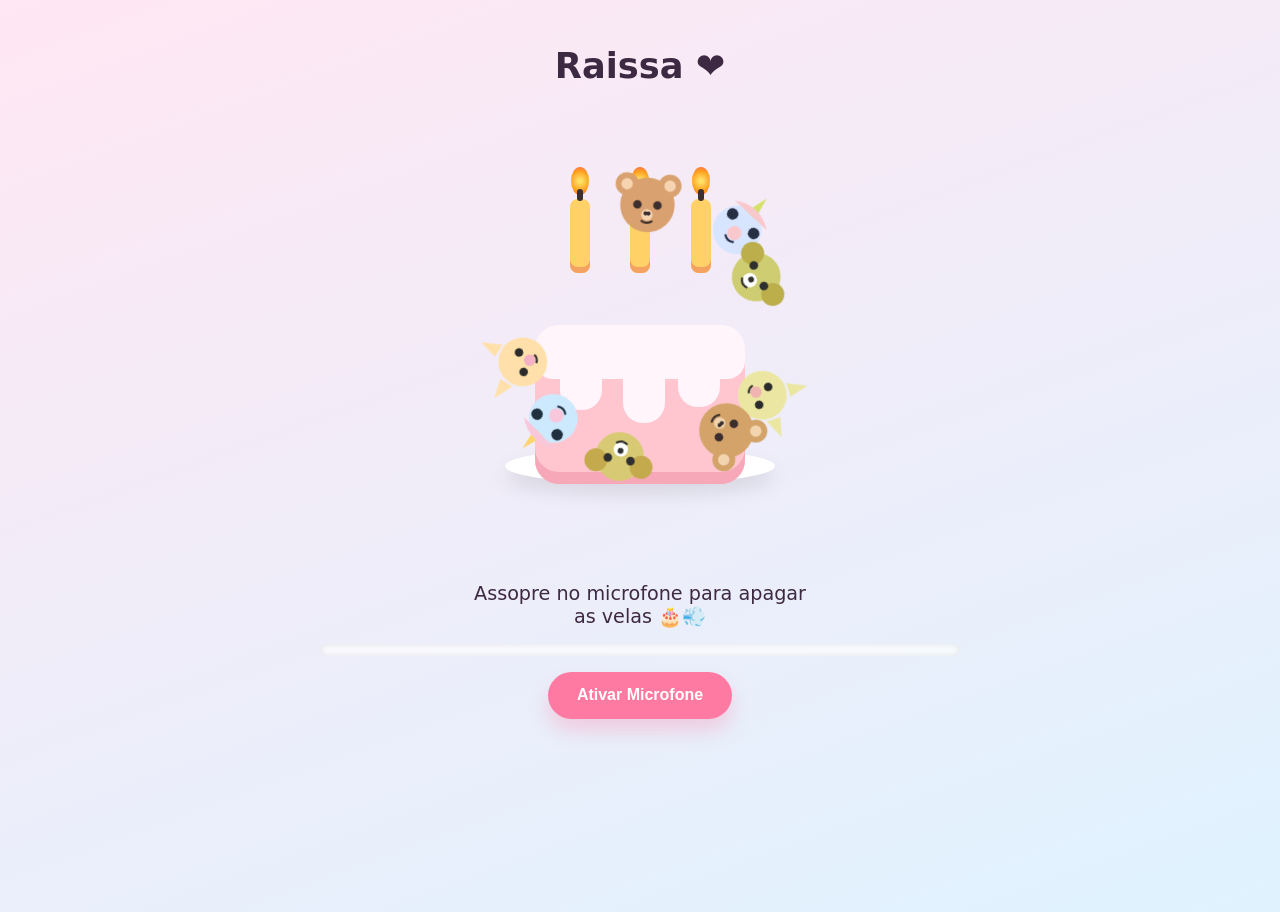
==== commit d196e49e: "Expand party animals and rotating letters" ====
--- a/index.html
+++ b/index.html
@@ -20,119 +20,7 @@
           <span></span><span></span><span></span><span></span><span></span>
           <span></span><span></span><span></span><span></span><span></span>
         </div>
-        <div class="animals" aria-hidden="true">
-          <div class="animal" data-stage="0" data-species="bear" data-dance="spin" style="--angle: 0deg; --radius: clamp(130px, 28vw, 180px)">
-            <div class="animal-inner">
-              <svg viewBox="0 0 120 120" role="img" aria-label="Ursinho fofo">
-                <circle cx="60" cy="60" r="38" fill="#d9a16f" />
-                <circle cx="30" cy="32" r="16" fill="#d9a16f" />
-                <circle cx="90" cy="32" r="16" fill="#d9a16f" />
-                <circle cx="30" cy="32" r="8" fill="#f6d3b1" />
-                <circle cx="90" cy="32" r="8" fill="#f6d3b1" />
-                <circle cx="46" cy="60" r="6" fill="#3b2f2f" />
-                <circle cx="74" cy="60" r="6" fill="#3b2f2f" />
-                <circle cx="60" cy="74" r="8" fill="#f6d3b1" />
-                <circle cx="58" cy="72" r="3" fill="#3b2f2f" />
-                <circle cx="62" cy="72" r="3" fill="#3b2f2f" />
-                <path d="M52 82 Q60 88 68 82" stroke="#3b2f2f" stroke-width="3" fill="none" />
-              </svg>
-            </div>
-          </div>
-          <div class="animal" data-stage="0" data-species="unicorn" data-dance="shimmy" style="--angle: 90deg; --radius: clamp(130px, 28vw, 180px)">
-            <div class="animal-inner">
-              <svg viewBox="0 0 120 120" role="img" aria-label="Unicórnio fofo">
-                <circle cx="60" cy="68" r="34" fill="#cfe8ff" />
-                <circle cx="40" cy="56" r="8" fill="#203040" />
-                <circle cx="80" cy="56" r="8" fill="#203040" />
-                <circle cx="60" cy="74" r="10" fill="#f9c7d9" />
-                <path d="M52 84 Q60 90 68 84" stroke="#203040" stroke-width="3" fill="none" />
-                <polygon points="60,8 52,40 68,40" fill="#f5d76b" />
-                <path d="M30 40 Q60 20 90 40" fill="#f9c7d9" />
-              </svg>
-            </div>
-          </div>
-          <div class="animal" data-stage="0" data-species="dog" data-dance="bounce" style="--angle: 180deg; --radius: clamp(130px, 28vw, 180px)">
-            <div class="animal-inner">
-              <svg viewBox="0 0 120 120" role="img" aria-label="Cachorrinho fofo">
-                <circle cx="60" cy="68" r="34" fill="#f1c27d" />
-                <circle cx="28" cy="58" r="16" fill="#e0a15a" />
-                <circle cx="92" cy="58" r="16" fill="#e0a15a" />
-                <circle cx="44" cy="64" r="6" fill="#2f2f2f" />
-                <circle cx="76" cy="64" r="6" fill="#2f2f2f" />
-                <circle cx="60" cy="78" r="10" fill="#fff" />
-                <circle cx="60" cy="76" r="4" fill="#2f2f2f" />
-                <path d="M52 86 Q60 92 68 86" stroke="#2f2f2f" stroke-width="3" fill="none" />
-              </svg>
-            </div>
-          </div>
-          <div class="animal" data-stage="0" data-species="cat" data-dance="shimmy" style="--angle: 270deg; --radius: clamp(130px, 28vw, 180px)">
-            <div class="animal-inner">
-              <svg viewBox="0 0 120 120" role="img" aria-label="Gatinho fofo">
-                <circle cx="60" cy="70" r="34" fill="#ffe1a8" />
-                <polygon points="30,48 20,20 44,34" fill="#ffe1a8" />
-                <polygon points="90,48 100,20 76,34" fill="#ffe1a8" />
-                <circle cx="46" cy="68" r="6" fill="#2b2b2b" />
-                <circle cx="74" cy="68" r="6" fill="#2b2b2b" />
-                <circle cx="60" cy="80" r="8" fill="#f4b2c0" />
-                <path d="M54 88 Q60 92 66 88" stroke="#2b2b2b" stroke-width="3" fill="none" />
-              </svg>
-            </div>
-          </div>
-          <div class="animal" data-stage="1" data-species="lion" data-dance="spin" style="--angle: 45deg; --radius: clamp(150px, 32vw, 200px)">
-            <div class="animal-inner">
-              <svg viewBox="0 0 120 120" role="img" aria-label="Leão fofo">
-                <circle cx="60" cy="62" r="36" fill="#f7c66b" />
-                <circle cx="60" cy="62" r="24" fill="#ffdba3" />
-                <circle cx="46" cy="60" r="6" fill="#4a2c1a" />
-                <circle cx="74" cy="60" r="6" fill="#4a2c1a" />
-                <circle cx="60" cy="74" r="8" fill="#f2a7b5" />
-                <path d="M52 84 Q60 90 68 84" stroke="#4a2c1a" stroke-width="3" fill="none" />
-              </svg>
-            </div>
-          </div>
-          <div class="animal" data-stage="1" data-species="jaguar" data-dance="shimmy" style="--angle: 135deg; --radius: clamp(150px, 32vw, 200px)">
-            <div class="animal-inner">
-              <svg viewBox="0 0 120 120" role="img" aria-label="Oncinha fofa">
-                <circle cx="60" cy="68" r="34" fill="#ffd37a" />
-                <circle cx="44" cy="60" r="6" fill="#3b2f2f" />
-                <circle cx="76" cy="60" r="6" fill="#3b2f2f" />
-                <circle cx="60" cy="78" r="10" fill="#fff1c7" />
-                <circle cx="52" cy="46" r="4" fill="#b86d3c" />
-                <circle cx="70" cy="46" r="4" fill="#b86d3c" />
-                <circle cx="38" cy="72" r="4" fill="#b86d3c" />
-                <circle cx="82" cy="72" r="4" fill="#b86d3c" />
-                <path d="M52 88 Q60 92 68 88" stroke="#3b2f2f" stroke-width="3" fill="none" />
-              </svg>
-            </div>
-          </div>
-          <div class="animal" data-stage="2" data-species="fox" data-dance="bounce" style="--angle: 225deg; --radius: clamp(120px, 24vw, 160px)">
-            <div class="animal-inner">
-              <svg viewBox="0 0 120 120" role="img" aria-label="Raposa fofa">
-                <circle cx="60" cy="68" r="32" fill="#f5a46a" />
-                <polygon points="30,48 18,24 44,36" fill="#f5a46a" />
-                <polygon points="90,48 102,24 76,36" fill="#f5a46a" />
-                <circle cx="48" cy="64" r="6" fill="#2f2f2f" />
-                <circle cx="72" cy="64" r="6" fill="#2f2f2f" />
-                <circle cx="60" cy="78" r="8" fill="#fff" />
-                <path d="M52 86 Q60 90 68 86" stroke="#2f2f2f" stroke-width="3" fill="none" />
-              </svg>
-            </div>
-          </div>
-          <div class="animal" data-stage="2" data-species="panda" data-dance="spin" style="--angle: 315deg; --radius: clamp(120px, 24vw, 160px)">
-            <div class="animal-inner">
-              <svg viewBox="0 0 120 120" role="img" aria-label="Panda fofo">
-                <circle cx="60" cy="64" r="34" fill="#f4f4f4" />
-                <circle cx="36" cy="36" r="14" fill="#2f2f2f" />
-                <circle cx="84" cy="36" r="14" fill="#2f2f2f" />
-                <circle cx="44" cy="62" r="10" fill="#2f2f2f" />
-                <circle cx="76" cy="62" r="10" fill="#2f2f2f" />
-                <circle cx="44" cy="62" r="4" fill="#f4f4f4" />
-                <circle cx="76" cy="62" r="4" fill="#f4f4f4" />
-                <circle cx="60" cy="78" r="8" fill="#f1b6c1" />
-              </svg>
-            </div>
-          </div>
-        </div>
+        <div class="animals" aria-hidden="true"></div>
 
         <div class="cake" role="img" aria-label="Bolo de aniversário com velas">
           <div class="plate"></div>
@@ -172,9 +60,6 @@
       <div class="modal-backdrop" data-close="true"></div>
       <div class="modal-card" role="document">
         <button class="modal-close" type="button" aria-label="Fechar">×</button>
-        <p class="modal-note">
-          Mensagem fictícia feita com carinho (homenagem de fã).
-        </p>
         <p class="modal-sender" id="modalSender"></p>
         <div class="envelope" aria-hidden="true">
           <div class="envelope-flap"></div>
--- a/style.css
+++ b/style.css
@@ -6,7 +6,7 @@
   --accent: #ff7aa2;
   --accent-dark: #e4577a;
   --text: #3d2942;
-  --max-width: 520px;
+  --max-width: 640px;
 }
 
 * {
@@ -72,8 +72,8 @@
 
 .stage {
   position: relative;
-  width: min(90vw, 420px);
-  height: min(90vw, 420px);
+  width: min(92vw, 460px);
+  height: min(92vw, 460px);
   display: flex;
   align-items: center;
   justify-content: center;
@@ -170,20 +170,21 @@
 
 .animal {
   position: absolute;
-  width: clamp(54px, 13vw, 86px);
-  height: clamp(54px, 13vw, 86px);
+  width: var(--size, clamp(54px, 13vw, 86px));
+  height: var(--size, clamp(54px, 13vw, 86px));
   left: 50%;
   top: 50%;
   --scale: 1;
-  --pop-y: 0px;
+  --lift: 0px;
   --blur: 0px;
   transform: translate(-50%, -50%) rotate(var(--angle))
     translateY(calc(-1 * var(--radius))) scale(var(--scale))
-    translateY(var(--pop-y));
-  transition: transform 0.4s ease, filter 0.4s ease;
+    translateY(var(--lift));
+  transition: transform 0.35s ease, filter 0.35s ease;
   filter: blur(var(--blur));
   opacity: 0;
   pointer-events: none;
+  z-index: var(--depth, 1);
 }
 
 .animal-inner {
@@ -194,64 +195,71 @@
 .animal svg {
   width: 100%;
   height: 100%;
-}
-
-body[data-stage="0"] .animal[data-stage="0"],
-body[data-stage="1"] .animal[data-stage="0"],
-body[data-stage="1"] .animal[data-stage="1"],
-body[data-stage="2"] .animal[data-stage="0"],
-body[data-stage="2"] .animal[data-stage="1"],
-body[data-stage="2"] .animal[data-stage="2"],
-body[data-stage="3"] .animal {
+  filter: hue-rotate(var(--hue, 0deg));
+}
+
+.animal.is-active {
   opacity: 1;
   pointer-events: auto;
 }
 
-body[data-stage="1"] .animal-inner {
-  animation: dance-soft 2s ease-in-out infinite;
-}
-
-body[data-stage="1"] .animal[data-stage="1"] {
-  animation: arrive 1s ease-out both;
-}
-
-body[data-stage="2"] .animal-inner {
-  animation: dance-bounce 1.6s ease-in-out infinite;
+body[data-stage="1"] .animal[data-dance="bounce"] .animal-inner {
+  animation: danceA 2.1s ease-in-out infinite;
+}
+
+body[data-stage="1"] .animal[data-dance="sway"] .animal-inner {
+  animation: danceB 2.4s ease-in-out infinite;
+}
+
+body[data-stage="2"] .animal[data-dance="bounce"] .animal-inner {
+  animation: danceA 1.6s ease-in-out infinite;
+}
+
+body[data-stage="2"] .animal[data-dance="sway"] .animal-inner {
+  animation: danceB 1.8s ease-in-out infinite;
 }
 
 body[data-stage="2"] .animal[data-dance="spin"] .animal-inner {
-  animation: dance-spin 1.8s ease-in-out infinite;
+  animation: danceC 1.7s ease-in-out infinite;
 }
 
 body[data-stage="2"] .animal[data-dance="shimmy"] .animal-inner {
-  animation: dance-shimmy 1.2s ease-in-out infinite;
-}
-
-body[data-stage="2"] .animal[data-dance="bounce"] .animal-inner {
-  animation: dance-bounce 1.2s ease-in-out infinite;
-}
-
-body[data-stage="3"] .animal.dance-1 .animal-inner {
-  animation: party-spin 1.4s ease-in-out infinite;
-}
-
-body[data-stage="3"] .animal.dance-2 .animal-inner {
-  animation: party-bounce 1.1s ease-in-out infinite;
-}
-
-body[data-stage="3"] .animal.dance-3 .animal-inner {
-  animation: party-shimmy 0.9s ease-in-out infinite;
-}
-
-body[data-stage="3"] .animal.dance-4 .animal-inner {
-  animation: party-wave 1.3s ease-in-out infinite;
+  animation: danceD 1.4s ease-in-out infinite;
+}
+
+body[data-stage="2"] .animal[data-dance="hop"] .animal-inner {
+  animation: danceE 1.2s ease-in-out infinite;
+}
+
+body[data-stage="3"] .animal[data-dance="bounce"] .animal-inner {
+  animation: danceA 1.1s ease-in-out infinite;
+}
+
+body[data-stage="3"] .animal[data-dance="sway"] .animal-inner {
+  animation: danceB 1.2s ease-in-out infinite;
+}
+
+body[data-stage="3"] .animal[data-dance="spin"] .animal-inner {
+  animation: danceC 1.1s ease-in-out infinite;
+}
+
+body[data-stage="3"] .animal[data-dance="shimmy"] .animal-inner {
+  animation: danceD 1s ease-in-out infinite;
+}
+
+body[data-stage="3"] .animal[data-dance="hop"] .animal-inner {
+  animation: danceE 0.9s ease-in-out infinite;
 }
 
 .animal.letter-carrier {
-  --scale: 1.2;
-  --pop-y: 14px;
+  --scale: 1.24;
+  --lift: -10px;
   --blur: 0px;
-  z-index: 3;
+  z-index: 6;
+}
+
+.animal.letter-pop {
+  animation: letter-pop 0.35s ease-out;
 }
 
 .letter-icon {
@@ -264,13 +272,14 @@
   border: none;
   background: #fff;
   border-radius: 999px;
-  box-shadow: 0 10px 20px rgba(0, 0, 0, 0.15);
+  box-shadow: 0 10px 18px rgba(0, 0, 0, 0.15);
   display: flex;
   align-items: center;
   justify-content: center;
   cursor: pointer;
   opacity: 0;
   pointer-events: none;
+  animation: letter-wiggle 1.8s ease-in-out infinite;
 }
 
 .animal.letter-carrier .letter-icon {
@@ -306,7 +315,7 @@
   }
 }
 
-@keyframes dance-bounce {
+@keyframes danceA {
   0%,
   100% {
     transform: translateY(0) scale(1);
@@ -316,63 +325,62 @@
   }
 }
 
-@keyframes dance-spin {
+@keyframes danceB {
   0%,
   100% {
-    transform: rotate(-6deg) scale(1);
+    transform: translateX(-5px) scale(1.01);
+  }
+  50% {
+    transform: translateX(5px) scale(1.04);
+  }
+}
+
+@keyframes danceC {
+  0%,
+  100% {
+    transform: rotate(-6deg) scale(1.01);
   }
   50% {
     transform: rotate(6deg) scale(1.04);
   }
 }
 
-@keyframes dance-shimmy {
+@keyframes danceD {
   0%,
   100% {
-    transform: translateX(0) scale(1);
+    transform: translateX(0) scale(1.02);
   }
   50% {
-    transform: translateX(6px) scale(1.02);
-  }
-}
-
-@keyframes party-spin {
+    transform: translateX(8px) scale(1.05);
+  }
+}
+
+@keyframes danceE {
   0%,
   100% {
-    transform: rotate(-10deg) scale(1.03);
+    transform: translateY(0) scale(1.02);
   }
   50% {
-    transform: rotate(10deg) scale(1.08);
-  }
-}
-
-@keyframes party-bounce {
+    transform: translateY(-14px) scale(1.08);
+  }
+}
+
+@keyframes letter-wiggle {
   0%,
   100% {
-    transform: translateY(0) scale(1.04);
+    transform: translateX(-50%) rotate(-3deg);
   }
   50% {
-    transform: translateY(-14px) scale(1.12);
-  }
-}
-
-@keyframes party-shimmy {
-  0%,
-  100% {
-    transform: translateX(0) scale(1.04);
-  }
-  50% {
-    transform: translateX(10px) scale(1.08);
-  }
-}
-
-@keyframes party-wave {
-  0%,
-  100% {
-    transform: rotate(0deg) translateY(0) scale(1.03);
-  }
-  50% {
-    transform: rotate(6deg) translateY(-8px) scale(1.07);
+    transform: translateX(-50%) rotate(3deg);
+  }
+}
+
+@keyframes letter-pop {
+  0% {
+    transform: scale(0.9);
+  }
+  100% {
+    transform: scale(1);
   }
 }
 
@@ -661,13 +669,9 @@
   z-index: 1;
 }
 
-.modal-note {
-  font-size: 0.85rem;
-  color: #6d5a7c;
-}
-
 .modal-sender {
   font-weight: 700;
+  font-size: 1.1rem;
   color: #5b3c6b;
 }
 
@@ -762,6 +766,10 @@
   .sparkles span {
     animation: none;
   }
+
+  .letter-icon {
+    animation: none;
+  }
 }
 
 @media (min-width: 768px) {
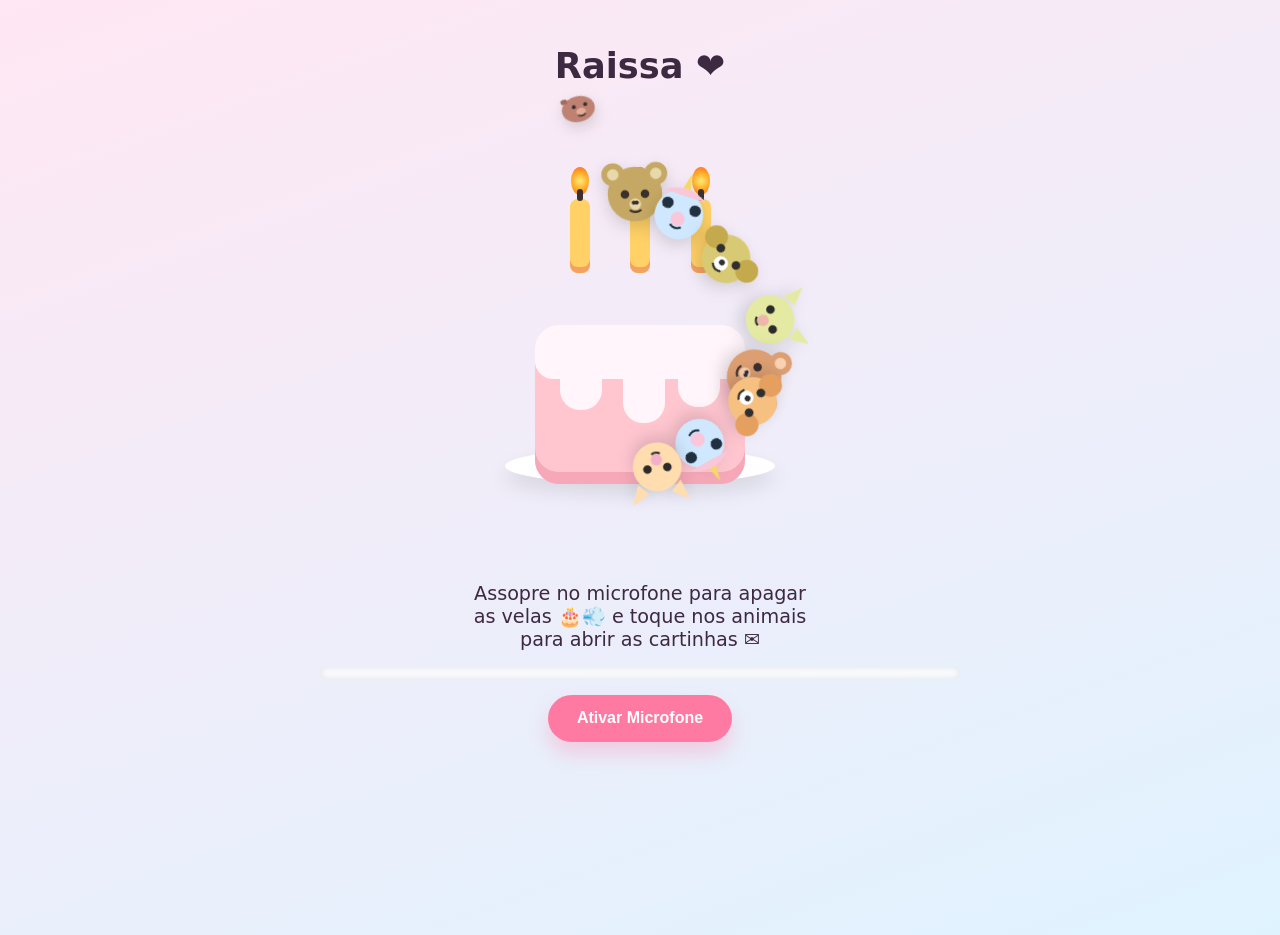
==== commit 9825e8ec: "Enhance birthday site visuals, animal roster, and letter interactions" ====
--- a/index.html
+++ b/index.html
@@ -40,7 +40,7 @@
 
       <section class="controls">
         <p class="instruction">
-          Assopre no microfone para apagar as velas 🎂💨
+          Assopre no microfone para apagar as velas 🎂💨 e toque nos animais para abrir as cartinhas ✉️
         </p>
         <div class="meter" aria-hidden="true">
           <div class="meter-fill" id="meterFill"></div>
--- a/style.css
+++ b/style.css
@@ -7,6 +7,11 @@
   --accent-dark: #e4577a;
   --text: #3d2942;
   --max-width: 640px;
+  --ease-standard: cubic-bezier(0.22, 1, 0.36, 1);
+  --ease-gentle: cubic-bezier(0.4, 0, 0.2, 1);
+  --duration-fast: 220ms;
+  --duration-medium: 320ms;
+  --duration-slow: 420ms;
 }
 
 * {
@@ -24,6 +29,11 @@
   padding: 2vh 4vw 6vh;
   position: relative;
   overflow-x: hidden;
+  overscroll-behavior-x: none;
+}
+
+body.modal-open {
+  overflow: hidden;
 }
 
 #confetti,
@@ -46,7 +56,7 @@
   gap: 1rem;
   padding: 2rem 1.5rem;
   opacity: 0;
-  transition: opacity 0.6s ease;
+  transition: opacity var(--duration-slow) var(--ease-standard);
 }
 
 body[data-stage="2"] #balloons,
@@ -180,7 +190,7 @@
   transform: translate(-50%, -50%) rotate(var(--angle))
     translateY(calc(-1 * var(--radius))) scale(var(--scale))
     translateY(var(--lift));
-  transition: transform 0.35s ease, filter 0.35s ease;
+  transition: transform var(--duration-medium) var(--ease-standard);
   filter: blur(var(--blur));
   opacity: 0;
   pointer-events: none;
@@ -190,17 +200,20 @@
 .animal-inner {
   width: 100%;
   height: 100%;
+  transform: translateZ(0);
+  will-change: transform;
 }
 
 .animal svg {
   width: 100%;
   height: 100%;
-  filter: hue-rotate(var(--hue, 0deg));
+  filter: hue-rotate(var(--hue, 0deg)) drop-shadow(0 6px 8px rgba(0,0,0,0.14));
 }
 
 .animal.is-active {
   opacity: 1;
   pointer-events: auto;
+  will-change: transform, filter, opacity;
 }
 
 body[data-stage="1"] .animal[data-dance="bounce"] .animal-inner {
@@ -259,7 +272,7 @@
 }
 
 .animal.letter-pop {
-  animation: letter-pop 0.35s ease-out;
+  animation: letter-pop var(--duration-medium) var(--ease-standard);
 }
 
 .letter-icon {
@@ -280,6 +293,7 @@
   opacity: 0;
   pointer-events: none;
   animation: letter-wiggle 1.8s ease-in-out infinite;
+  will-change: transform;
 }
 
 .animal.letter-carrier .letter-icon {
@@ -586,7 +600,8 @@
   margin-top: 1vh;
   opacity: 0;
   transform: translateY(10px);
-  transition: opacity 0.6s ease, transform 0.6s ease;
+  transition: opacity var(--duration-slow) var(--ease-standard),
+    transform var(--duration-slow) var(--ease-standard);
   background: linear-gradient(90deg, #ffadad, #ffd6a5, #caffbf, #9bf6ff, #bdb2ff, #ffc6ff);
   -webkit-background-clip: text;
   color: transparent;
@@ -642,7 +657,9 @@
   display: flex;
   align-items: center;
   justify-content: center;
+  padding: clamp(0.8rem, 3vw, 1.5rem);
   z-index: 10;
+  overflow-y: auto;
 }
 
 .modal.hidden {
@@ -653,26 +670,31 @@
   position: absolute;
   inset: 0;
   background: rgba(25, 15, 35, 0.55);
+  backdrop-filter: blur(2px);
 }
 
 .modal-card {
+  animation: card-fade 280ms var(--ease-standard);
   position: relative;
-  width: min(90vw, 420px);
-  max-height: 80vh;
-  background: #fff;
+  width: min(92vw, 460px);
+  max-height: min(86vh, 620px);
+  background: linear-gradient(180deg, #fffef8 0%, #fff7ec 100%);
   border-radius: 24px;
-  padding: 1.6rem 1.2rem 2rem;
-  box-shadow: 0 20px 40px rgba(0, 0, 0, 0.2);
+  padding: 1.8rem 1.2rem 1.4rem;
+  box-shadow: 0 24px 50px rgba(44, 22, 51, 0.24);
   display: flex;
   flex-direction: column;
-  gap: 0.8rem;
+  gap: 0.9rem;
   z-index: 1;
+  border: 1px solid rgba(179, 130, 79, 0.2);
 }
 
 .modal-sender {
   font-weight: 700;
-  font-size: 1.1rem;
-  color: #5b3c6b;
+  font-size: 1.08rem;
+  color: #7c5a3a;
+  letter-spacing: 0.02em;
+  padding-right: 2.6rem;
 }
 
 .modal-close {
@@ -680,7 +702,7 @@
   top: 10px;
   right: 12px;
   border: none;
-  background: #f0e6f6;
+  background: #f6eee3;
   border-radius: 999px;
   width: 36px;
   height: 36px;
@@ -691,67 +713,112 @@
 .envelope {
   position: relative;
   width: 100%;
-  height: 220px;
-  display: flex;
-  align-items: flex-end;
+  height: 252px;
+  display: flex;
+  align-items: center;
   justify-content: center;
   overflow: hidden;
+  border-radius: 20px;
+  background: radial-gradient(circle at top, #fff4df 0%, #f8e4c8 66%, #f3d9b4 100%);
+  border: 1px solid #e9cda3;
+  perspective: 1100px;
 }
 
 .envelope-body {
   position: absolute;
+  inset: auto 0 0;
+  width: calc(100% - 0.8rem);
+  height: 156px;
+  background: linear-gradient(180deg, #fcefd8 0%, #f6dfbd 100%);
+  border-radius: 16px;
+  border: 1px solid #e2bf8b;
+  z-index: 1;
+}
+
+.envelope-body::before,
+.envelope-body::after {
+  content: "";
+  position: absolute;
   bottom: 0;
-  width: 100%;
-  height: 150px;
-  background: #f7e9ff;
-  border-radius: 0 0 20px 20px;
-  border: 2px solid #e6cffa;
-  z-index: 1;
+  width: 50%;
+  height: 100%;
+  background: linear-gradient(180deg, rgba(248, 225, 189, 0.92) 0%, rgba(240, 203, 154, 0.85) 100%);
+  z-index: 2;
+  pointer-events: none;
+}
+
+.envelope-body::before {
+  left: 0;
+  clip-path: polygon(0 0, 100% 50%, 0 100%);
+}
+
+.envelope-body::after {
+  right: 0;
+  clip-path: polygon(100% 0, 0 50%, 100% 100%);
 }
 
 .envelope-flap {
   position: absolute;
-  bottom: 86px;
-  width: 100%;
-  height: 120px;
-  background: #f3dcff;
+  top: 27px;
+  width: calc(100% - 0.8rem);
+  height: 124px;
+  background: linear-gradient(180deg, #f9e7c8 0%, #f2d5a8 100%);
   clip-path: polygon(0 100%, 50% 0, 100% 100%);
-  transform-origin: top center;
+  transform-origin: 50% 0;
   transform: rotateX(0deg);
-  transition: transform 0.6s ease;
-  z-index: 2;
+  transition: transform 460ms var(--ease-standard);
+  z-index: 4;
+  border-top: 1px solid #e0bb84;
+  backface-visibility: hidden;
 }
 
 .letter {
   position: relative;
   width: 90%;
-  max-height: 160px;
-  background: #fff;
+  max-height: 174px;
+  background: linear-gradient(180deg, #fffefc 0%, #fff7eb 100%);
   border-radius: 14px;
-  padding: 1rem;
-  border: 1px solid #ead7f7;
-  box-shadow: 0 10px 20px rgba(0, 0, 0, 0.1);
-  transform: translateY(120px);
-  transition: transform 0.6s ease;
+  padding: 1rem 1rem 1.1rem;
+  border: 1px solid #efdbb9;
+  box-shadow: 0 10px 22px rgba(67, 42, 20, 0.15);
+  transform: translateY(132px);
+  transition: transform 460ms var(--ease-standard);
   overflow-y: auto;
   z-index: 3;
+  will-change: transform;
 }
 
 .modal.open .envelope-flap {
-  transform: rotateX(160deg);
+  transform: rotateX(-168deg);
 }
 
 .modal.open .letter {
-  transform: translateY(0);
+  transform: translateY(6px);
 }
 
 #modalMessage {
   text-align: left;
-  line-height: 1.5;
-  font-size: 0.96rem;
+  letter-spacing: 0.01em;
+  line-height: 1.58;
+  font-size: 0.98rem;
   white-space: pre-line;
-}
-
+  color: #5d4228;
+}
+
+
+@keyframes card-fade {
+  from { opacity: 0; transform: translateY(10px) scale(0.98); }
+  to { opacity: 1; transform: translateY(0) scale(1); }
+}
+
+.letter::before {
+  content: "";
+  position: absolute;
+  inset: 8px;
+  border-radius: 10px;
+  border: 1px dashed rgba(193, 140, 86, 0.3);
+  pointer-events: none;
+}
 @media (prefers-reduced-motion: reduce) {
   * {
     animation-duration: 0.01ms !important;
